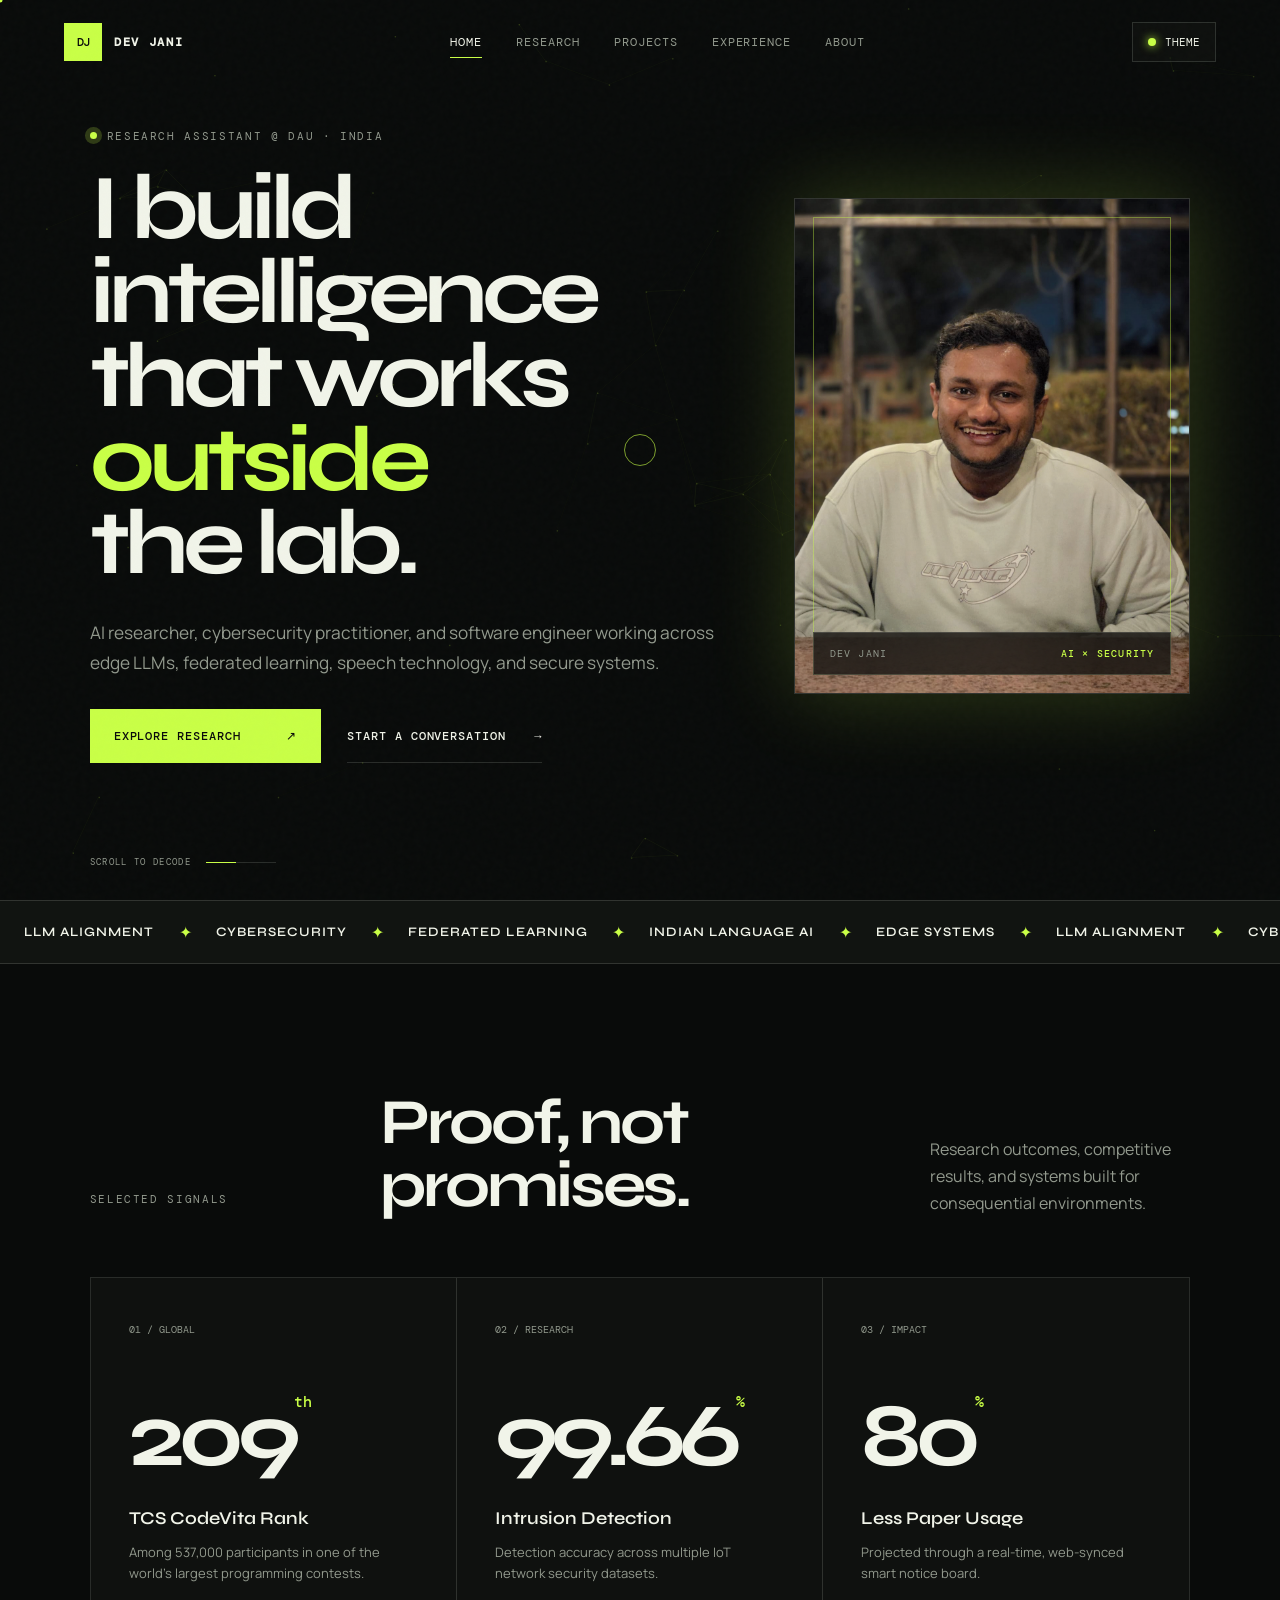
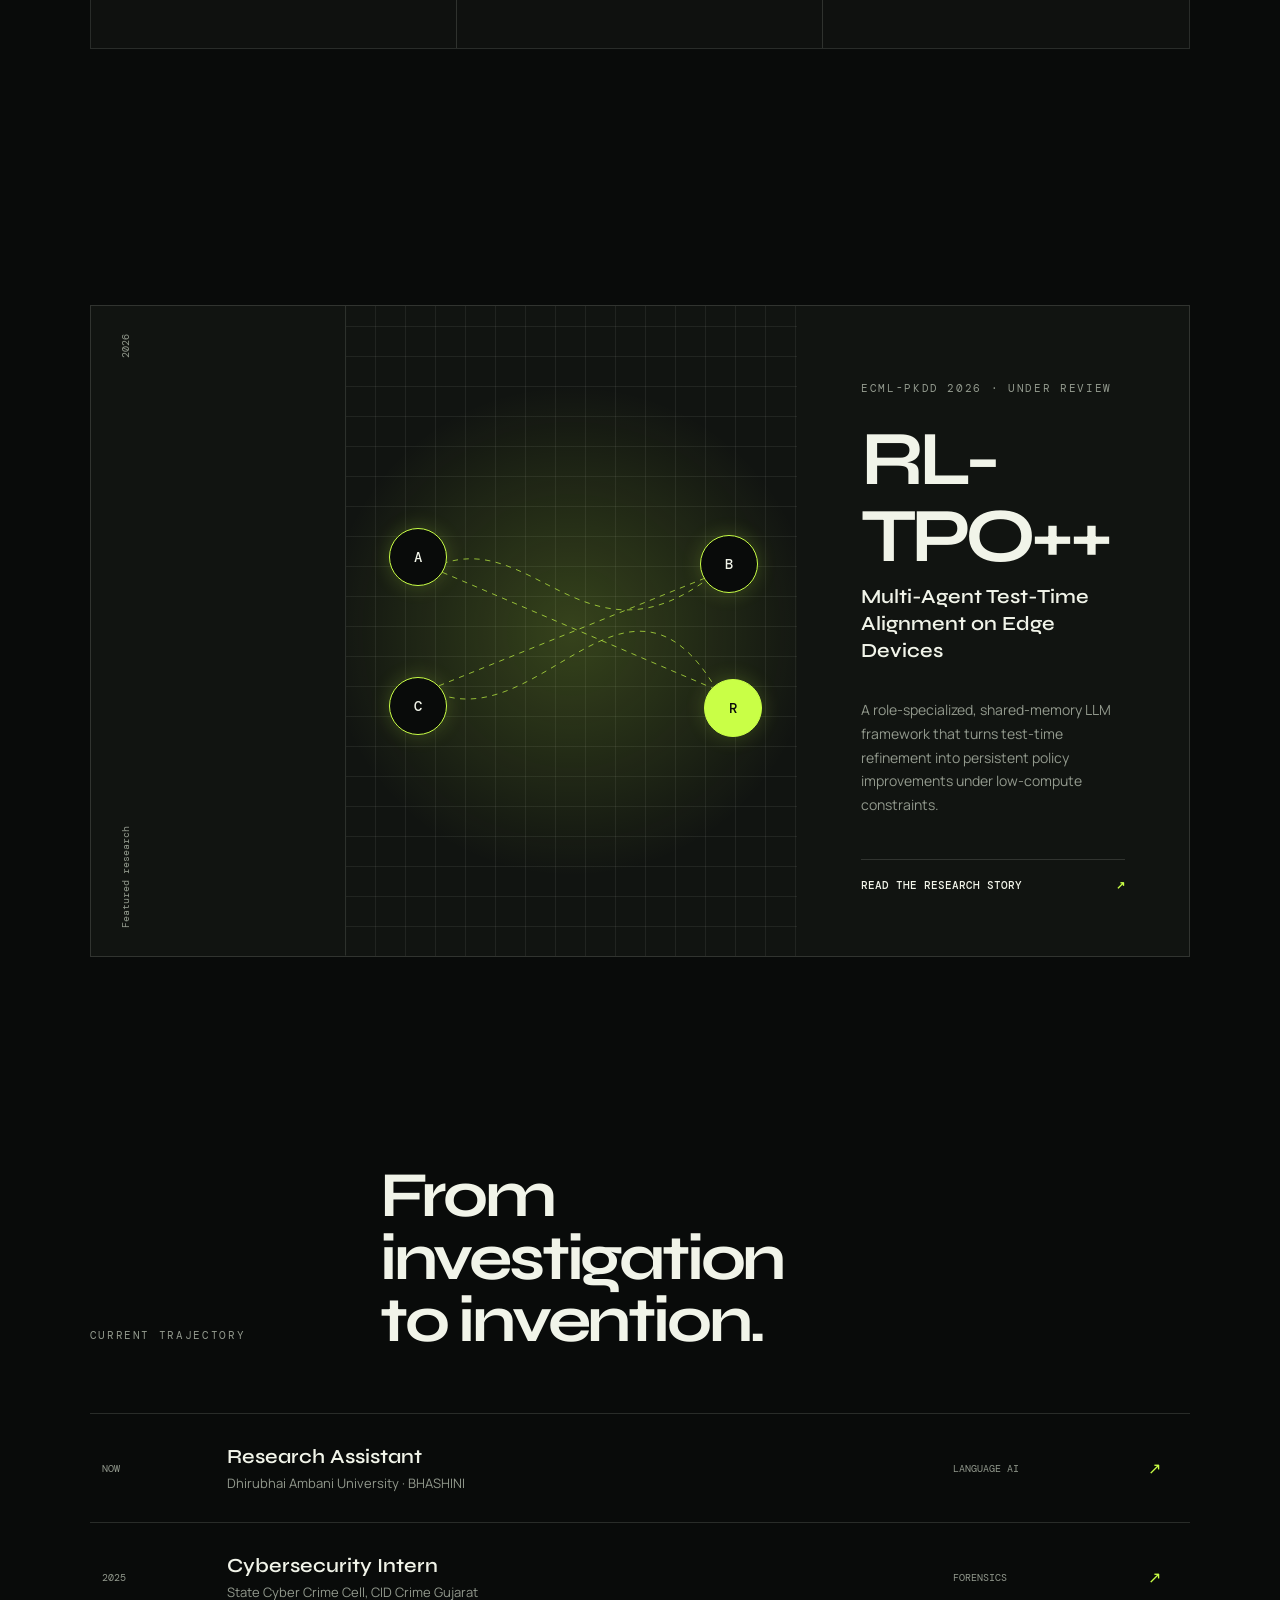
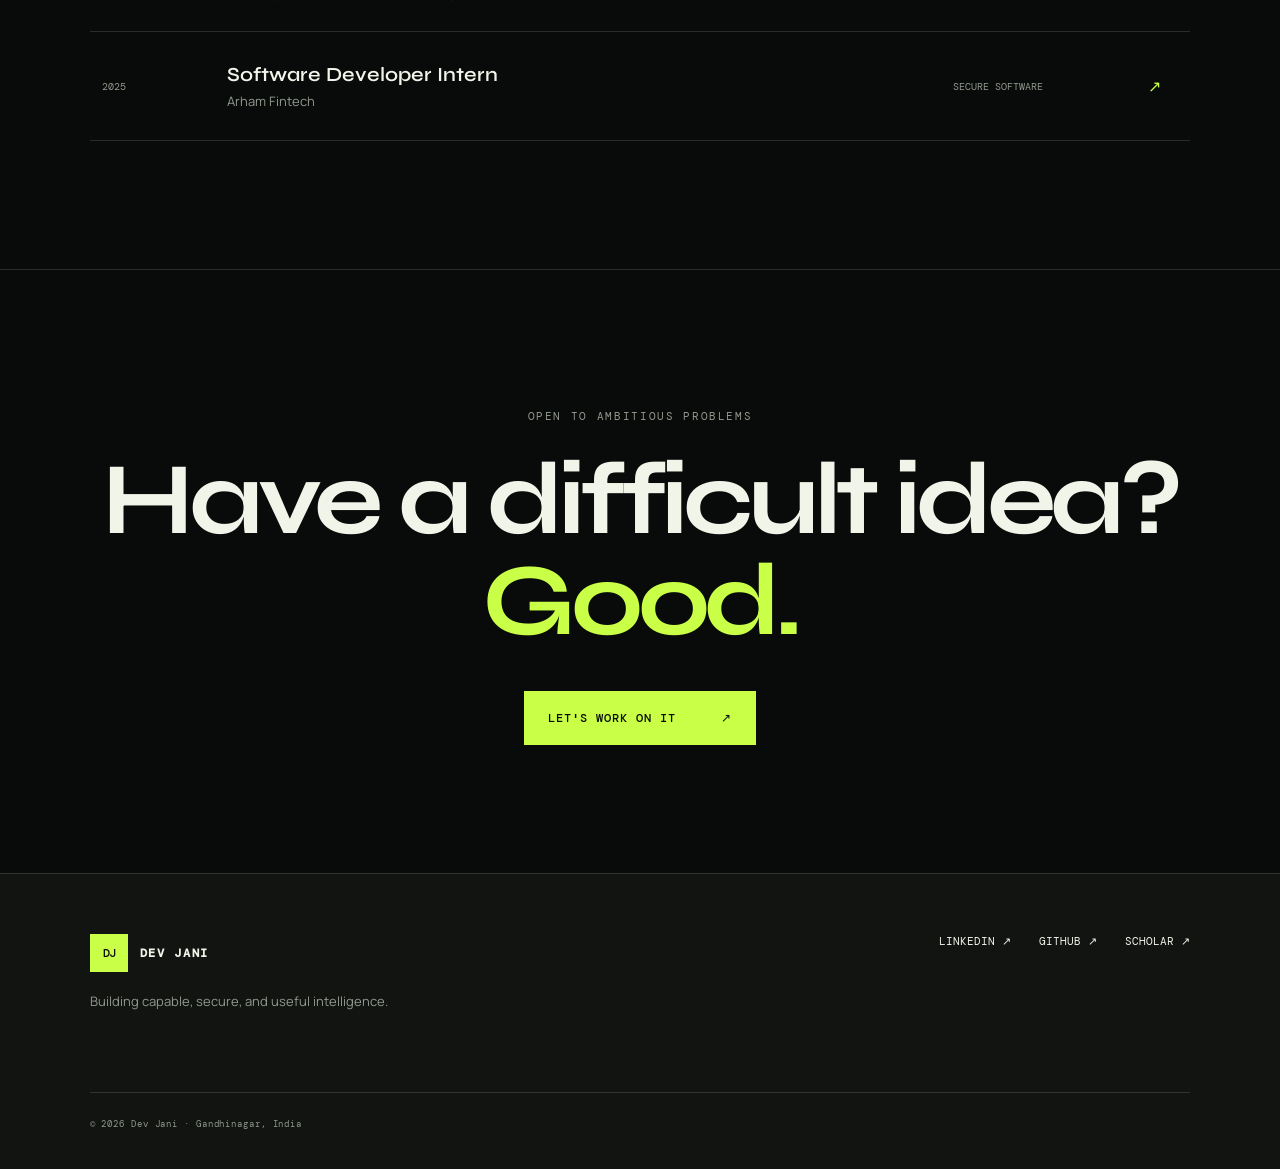
==== index.html @ 1d861613 "Add files via upload" ====
<!doctype html>
<html lang="en">
<head>
  <meta charset="UTF-8">
  <meta name="viewport" content="width=device-width, initial-scale=1.0">
  <meta name="description" content="Dev Jani — AI researcher, cybersecurity practitioner, and software engineer building intelligent systems for the real world.">
  <title>Dev Jani — AI Researcher & Engineer</title>
  <link rel="preconnect" href="https://fonts.googleapis.com">
  <link rel="preconnect" href="https://fonts.gstatic.com" crossorigin>
  <link href="https://fonts.googleapis.com/css2?family=DM+Mono:wght@300;400;500&family=Manrope:wght@400;500;600;700&family=Syne:wght@600;700;800&display=swap" rel="stylesheet">
  <link rel="stylesheet" href="assets/styles.css">
</head>
<body data-page="home">
  <canvas id="field" aria-hidden="true"></canvas>
  <div class="noise" aria-hidden="true"></div>
  <header class="site-header">
    <a class="brand" href="index.html" aria-label="Dev Jani, home"><span>DJ</span><b>DEV JANI</b></a>
    <nav class="desktop-nav" aria-label="Primary navigation">
      <a class="active" href="index.html">Home</a>
      <a href="research.html">Research</a>
      <a href="projects.html">Projects</a>
      <a href="experience.html">Experience</a>
      <a href="about.html">About</a>
    </nav>
    <div class="header-actions">
      <button class="theme-trigger" type="button" aria-label="Change theme"><i></i><span>Theme</span></button>
      <button class="menu-trigger" type="button" aria-label="Open menu"><span></span><span></span></button>
    </div>
  </header>
  <aside class="mobile-menu" aria-hidden="true">
    <nav>
      <a href="index.html">Home <sup>01</sup></a>
      <a href="research.html">Research <sup>02</sup></a>
      <a href="projects.html">Projects <sup>03</sup></a>
      <a href="experience.html">Experience <sup>04</sup></a>
      <a href="about.html">About <sup>05</sup></a>
    </nav>
  </aside>
  <main>
    <section class="hero section">
      <div class="hero-copy">
        <div class="eyebrow reveal"><span class="status-dot"></span> Research Assistant @ DAU · India</div>
        <h1 class="hero-title reveal">I build intelligence<br>that works <em>outside</em><br>the lab.</h1>
        <p class="hero-intro reveal">AI researcher, cybersecurity practitioner, and software engineer working across edge LLMs, federated learning, speech technology, and secure systems.</p>
        <div class="hero-actions reveal">
          <a class="button primary magnetic" href="research.html">Explore research <span>↗</span></a>
          <a class="button text-button" href="mailto:dev.j.jani2004@gmail.com">Start a conversation <span>→</span></a>
        </div>
      </div>
      <figure class="hero-portrait reveal" aria-label="Portrait of Dev Jani">
        <img src="assets/images/dev-jani-portrait.jpeg" alt="Dev Jani smiling at a table" loading="eager">
        <figcaption>
          <span>DEV JANI</span>
          <b>AI × SECURITY</b>
        </figcaption>
      </figure>
      <div class="scroll-cue">SCROLL TO DECODE <span></span></div>
    </section>

    <section class="signal-strip">
      <div class="marquee">
        <div class="marquee-inner">
          <span>LLM ALIGNMENT</span><i>✦</i><span>CYBERSECURITY</span><i>✦</i><span>FEDERATED LEARNING</span><i>✦</i><span>INDIAN LANGUAGE AI</span><i>✦</i><span>EDGE SYSTEMS</span><i>✦</i>
          <span>LLM ALIGNMENT</span><i>✦</i><span>CYBERSECURITY</span><i>✦</i><span>FEDERATED LEARNING</span><i>✦</i><span>INDIAN LANGUAGE AI</span><i>✦</i><span>EDGE SYSTEMS</span><i>✦</i>
        </div>
      </div>
    </section>

    <section class="section proof-section">
      <div class="section-heading reveal">
        <p class="kicker">Selected signals</p>
        <h2>Proof, not promises.</h2>
        <p>Research outcomes, competitive results, and systems built for consequential environments.</p>
      </div>
      <div class="metric-grid">
        <article class="metric-card tilt reveal">
          <span class="metric-index">01 / GLOBAL</span>
          <strong><span data-count="209">0</span><sup>th</sup></strong>
          <h3>TCS CodeVita Rank</h3>
          <p>Among 537,000 participants in one of the world's largest programming contests.</p>
        </article>
        <article class="metric-card tilt reveal">
          <span class="metric-index">02 / RESEARCH</span>
          <strong><span data-count="99.66">0</span><sup>%</sup></strong>
          <h3>Intrusion Detection</h3>
          <p>Detection accuracy across multiple IoT network security datasets.</p>
        </article>
        <article class="metric-card tilt reveal">
          <span class="metric-index">03 / IMPACT</span>
          <strong><span data-count="80">0</span><sup>%</sup></strong>
          <h3>Less Paper Usage</h3>
          <p>Projected through a real-time, web-synced smart notice board.</p>
        </article>
      </div>
    </section>

    <section class="section feature-section">
      <a class="feature-card reveal" href="research.html">
        <div class="feature-meta"><span>Featured research</span><span>2026</span></div>
        <div class="feature-visual">
          <div class="agent-map" aria-hidden="true">
            <i class="node node-a">A</i><i class="node node-b">B</i><i class="node node-c">C</i><i class="node node-d">R</i>
            <svg viewBox="0 0 600 360"><path d="M95 90 C240 20 320 250 510 100"/><path d="M90 270 C250 350 380 40 515 270"/><path d="M95 90 L515 270"/><path d="M90 270 L510 100"/></svg>
          </div>
        </div>
        <div class="feature-copy">
          <p class="kicker">ECML-PKDD 2026 · Under review</p>
          <h2>RL-TPO++</h2>
          <h3>Multi-Agent Test-Time Alignment on Edge Devices</h3>
          <p>A role-specialized, shared-memory LLM framework that turns test-time refinement into persistent policy improvements under low-compute constraints.</p>
          <span class="link-arrow">Read the research story <b>↗</b></span>
        </div>
      </a>
    </section>

    <section class="section path-section">
      <div class="section-heading reveal">
        <p class="kicker">Current trajectory</p>
        <h2>From investigation<br>to invention.</h2>
      </div>
      <div class="path-list">
        <a class="path-row reveal" href="experience.html">
          <span class="path-year">NOW</span>
          <div><h3>Research Assistant</h3><p>Dhirubhai Ambani University · BHASHINI</p></div>
          <span class="path-tag">LANGUAGE AI</span><b>↗</b>
        </a>
        <a class="path-row reveal" href="experience.html">
          <span class="path-year">2025</span>
          <div><h3>Cybersecurity Intern</h3><p>State Cyber Crime Cell, CID Crime Gujarat</p></div>
          <span class="path-tag">FORENSICS</span><b>↗</b>
        </a>
        <a class="path-row reveal" href="experience.html">
          <span class="path-year">2025</span>
          <div><h3>Software Developer Intern</h3><p>Arham Fintech</p></div>
          <span class="path-tag">SECURE SOFTWARE</span><b>↗</b>
        </a>
      </div>
    </section>

    <section class="section contact-cta reveal">
      <p class="kicker">Open to ambitious problems</p>
      <h2>Have a difficult idea?<br><em>Good.</em></h2>
      <a class="button primary magnetic" href="mailto:dev.j.jani2004@gmail.com">Let's work on it <span>↗</span></a>
    </section>
  </main>
  <footer class="site-footer">
    <div><a class="brand" href="index.html"><span>DJ</span><b>DEV JANI</b></a><p>Building capable, secure, and useful intelligence.</p></div>
    <div class="footer-links"><a href="https://www.linkedin.com/in/devjani/" target="_blank" rel="noreferrer">LinkedIn ↗</a><a href="https://github.com/DevJani1454" target="_blank" rel="noreferrer">GitHub ↗</a><a href="https://scholar.google.com/citations?user=0_4gJzQAAAAJ&hl=en" target="_blank" rel="noreferrer">Scholar ↗</a></div>
    <p class="copyright">© <span data-year></span> Dev Jani · Gandhinagar, India</p>
  </footer>
  <div class="theme-panel" aria-hidden="true">
    <p>Choose your atmosphere</p>
    <button data-theme-value="noir" data-label="Noir Signal" aria-label="Use Noir Signal theme"><span></span>Noir Signal</button>
    <button data-theme-value="paper" data-label="Research Paper" aria-label="Use Research Paper theme"><span></span>Research Paper</button>
    <button data-theme-value="cobalt" data-label="Cobalt Lab" aria-label="Use Cobalt Lab theme"><span></span>Cobalt Lab</button>
    <button data-theme-value="cyber" data-label="Cyber Ops" aria-label="Use Cyber Ops theme"><span></span>Cyber Ops</button>
    <button data-theme-value="airforce" data-label="Air Command" aria-label="Use Air Command theme"><span></span>Air Command</button>
    <button data-theme-value="quantum" data-label="Quantum Bloom" aria-label="Use Quantum Bloom theme"><span></span>Quantum Bloom</button>
  </div>
  <div class="cursor-dot" aria-hidden="true"></div><div class="cursor-ring" aria-hidden="true"></div>
  <div class="page-transition" aria-hidden="true"><span>DEV / JANI</span></div>
  <script src="assets/app.js"></script>
</body>
</html>
---- assets/styles.css ----
:root {
  --bg: #090b0a; --surface: #111411; --surface-2: #171b17; --text: #f1f4e9;
  --muted: #92998d; --accent: #c9ff46; --accent-2: #73ffd0; --line: rgba(241,244,233,.14);
  --glow: rgba(201,255,70,.2); --display: "Syne", sans-serif; --body: "Manrope", sans-serif; --mono: "DM Mono", monospace;
}
html[data-theme="paper"] { --bg:#ecebe4;--surface:#f7f5ed;--surface-2:#dfded5;--text:#151713;--muted:#62665c;--accent:#ec5b2a;--accent-2:#006c55;--line:rgba(21,23,19,.16);--glow:rgba(236,91,42,.15) }
html[data-theme="cobalt"] { --bg:#071225;--surface:#0d1c36;--surface-2:#13264a;--text:#edf5ff;--muted:#8ea8c9;--accent:#55d8ff;--accent-2:#9b7cff;--line:rgba(142,168,201,.18);--glow:rgba(85,216,255,.18) }
html[data-theme="cyber"] { --bg:#010604;--surface:#06100b;--surface-2:#0a1a10;--text:#b8ffd1;--muted:#4f9b69;--accent:#00ff66;--accent-2:#ffed00;--line:rgba(0,255,102,.2);--glow:rgba(0,255,102,.22);--display:"DM Mono",monospace;--body:"DM Mono",monospace }
html[data-theme="airforce"] { --bg:#07101a;--surface:#0d1a27;--surface-2:#142638;--text:#e7f4fb;--muted:#829cac;--accent:#ffb000;--accent-2:#64d8ff;--line:rgba(159,207,230,.22);--glow:rgba(255,176,0,.2) }
html[data-theme="quantum"] { --bg:#10091b;--surface:#1a1029;--surface-2:#24143a;--text:#fff6ff;--muted:#b9a0c9;--accent:#ff71ce;--accent-2:#70f6ff;--line:rgba(255,180,245,.2);--glow:rgba(255,113,206,.24) }
* { box-sizing:border-box }
html { scroll-behavior:smooth; background:var(--bg) }
body { margin:0; color:var(--text); background:var(--bg); font-family:var(--body); overflow-x:hidden; transition:background .5s,color .5s }
body:before,body:after { content:""; position:fixed; inset:0; pointer-events:none; z-index:0; opacity:0; transition:opacity .5s }
html[data-theme="cyber"] body:before { opacity:.24; background:repeating-linear-gradient(0deg,transparent 0 3px,rgba(0,255,102,.08) 4px); animation:terminalDrift 8s linear infinite }
html[data-theme="cyber"] body:after { opacity:.45; background:linear-gradient(90deg,transparent 49.8%,rgba(0,255,102,.12) 50%,transparent 50.2%),radial-gradient(circle at 50% 50%,transparent 0 55%,rgba(0,0,0,.75) 100%) }
html[data-theme="airforce"] body:before { opacity:.28; background:linear-gradient(rgba(100,216,255,.09) 1px,transparent 1px),linear-gradient(90deg,rgba(100,216,255,.09) 1px,transparent 1px);background-size:70px 70px;transform:perspective(500px) rotateX(58deg) scale(1.8) translateY(18%);transform-origin:center bottom }
html[data-theme="airforce"] body:after { opacity:.55; inset:15vh 12vw; border:1px solid rgba(100,216,255,.12); background:linear-gradient(90deg,transparent 49.9%,rgba(255,176,0,.2) 50%,transparent 50.1%),linear-gradient(transparent 49.9%,rgba(255,176,0,.2) 50%,transparent 50.1%);clip-path:polygon(0 10%,10% 10%,10% 0,90% 0,90% 10%,100% 10%,100% 90%,90% 90%,90% 100%,10% 100%,10% 90%,0 90%) }
html[data-theme="quantum"] body:before { opacity:.72; inset:-30%; background:conic-gradient(from 0deg at 50% 50%,transparent,#8f3cff33,transparent,#00e5ff2b,transparent,#ff4db833,transparent);filter:blur(70px);animation:quantumOrbit 18s linear infinite }
html[data-theme="quantum"] body:after { opacity:.25; background:radial-gradient(circle at 20% 20%,var(--accent),transparent 1px),radial-gradient(circle at 80% 70%,var(--accent-2),transparent 1px);background-size:47px 47px,61px 61px;animation:starShift 12s linear infinite }
a { color:inherit; text-decoration:none }
button { color:inherit; font:inherit }
::selection { background:var(--accent); color:var(--bg) }
#field { position:fixed; inset:0; width:100%; height:100%; pointer-events:none; opacity:.5; z-index:0 }
.noise { position:fixed; inset:0; opacity:.025; z-index:20; pointer-events:none; background-image:url("data:image/svg+xml,%3Csvg viewBox='0 0 180 180' xmlns='http://www.w3.org/2000/svg'%3E%3Cfilter id='n'%3E%3CfeTurbulence type='fractalNoise' baseFrequency='.9' numOctaves='4' stitchTiles='stitch'/%3E%3C/filter%3E%3Crect width='100%25' height='100%25' filter='url(%23n)' opacity='.8'/%3E%3C/svg%3E") }
.site-header { height:84px; position:fixed; top:0; left:0; right:0; display:flex; align-items:center; justify-content:space-between; padding:0 clamp(24px,5vw,80px); z-index:15; border-bottom:1px solid transparent; transition:.35s }
.site-header.scrolled { height:68px; background:color-mix(in srgb,var(--bg) 80%,transparent); backdrop-filter:blur(18px); border-color:var(--line) }
.brand { display:flex; align-items:center; gap:12px; font:600 12px var(--mono); letter-spacing:.14em }
.brand span { width:38px; height:38px; display:grid; place-items:center; color:var(--bg); background:var(--accent); font-weight:500; letter-spacing:-.08em }
.desktop-nav { display:flex; align-items:center; gap:34px; font:400 12px var(--mono); text-transform:uppercase; letter-spacing:.08em }
.desktop-nav a { color:var(--muted); position:relative; transition:.25s }
.desktop-nav a:hover,.desktop-nav a.active { color:var(--text) }
.desktop-nav a.active:after { content:""; position:absolute; left:0; right:0; height:1px; bottom:-8px; background:var(--accent) }
.header-actions { display:flex; gap:12px }
.theme-trigger,.menu-trigger { border:1px solid var(--line); background:color-mix(in srgb,var(--surface) 65%,transparent); min-height:40px; cursor:pointer }
.theme-trigger { padding:0 15px; display:flex; gap:9px; align-items:center; font:400 11px var(--mono); text-transform:uppercase }
.theme-trigger i { width:8px; height:8px; background:var(--accent); border-radius:50%; box-shadow:0 0 10px var(--accent) }
.menu-trigger { display:none; width:42px; padding:0 10px }
.menu-trigger span { display:block; height:1px; background:var(--text); margin:6px 0; transition:.3s }
.section { position:relative; z-index:1; width:min(1440px,100%); margin:0 auto; padding:clamp(90px,10vw,160px) clamp(24px,7vw,110px) }
.hero { min-height:100vh; display:grid; grid-template-columns:1.4fr .8fr; align-items:center; padding-top:120px }
.eyebrow,.kicker { font:400 11px var(--mono); text-transform:uppercase; letter-spacing:.15em; color:var(--muted) }
.eyebrow { display:flex; align-items:center; gap:10px; margin-bottom:24px }
.status-dot { width:7px; height:7px; border-radius:50%; background:var(--accent); box-shadow:0 0 0 5px var(--glow); animation:pulse 2s infinite }
.hero-title,.page-hero h1 { font:700 clamp(53px,7.2vw,116px)/.91 var(--display); letter-spacing:-.065em; margin:0; max-width:1000px }
h1 em,h2 em { color:var(--accent); font-style:normal }
.hero-intro { max-width:650px; margin:32px 0; color:var(--muted); font-size:clamp(16px,1.35vw,21px); line-height:1.7 }
.hero-actions { display:flex; align-items:center; gap:26px; flex-wrap:wrap }
.button { min-height:54px; display:inline-flex; align-items:center; justify-content:center; gap:45px; padding:0 24px; font:500 12px var(--mono); text-transform:uppercase; letter-spacing:.08em; transition:.3s }
.button.primary { background:var(--accent); color:var(--bg) }
.button.primary:hover { box-shadow:0 0 34px var(--glow); transform:translateY(-3px) }
.text-button { padding:0; border-bottom:1px solid var(--line); gap:28px }
.hero-orbit { width:min(34vw,460px); aspect-ratio:1; position:relative; display:grid; place-items:center; justify-self:end }
.orbit-ring { position:absolute; border:1px solid var(--line); border-radius:50%; animation:spin 20s linear infinite }
.ring-one { inset:5% }.ring-two { inset:20%; border-style:dashed; animation-direction:reverse; animation-duration:13s }
.ring-one:after,.ring-two:before { content:""; position:absolute; width:10px; height:10px; border-radius:50%; background:var(--accent); top:10%; left:20%; box-shadow:0 0 18px var(--accent) }
.orbit-core { width:40%; aspect-ratio:1; display:flex; flex-direction:column; align-items:center; justify-content:center; background:var(--surface); border:1px solid var(--line); border-radius:50%; box-shadow:0 0 80px var(--glow); text-align:center }
.orbit-core span { font:400 9px var(--mono); color:var(--muted); letter-spacing:.2em }.orbit-core strong { margin-top:8px; font:700 clamp(18px,2vw,28px)/1 var(--display) }
.orbit-label { position:absolute; background:var(--bg); border:1px solid var(--line); padding:7px 10px; font:400 9px var(--mono); color:var(--muted) }
.label-one{top:10%;right:4%}.label-two{bottom:13%;left:1%}.label-three{bottom:5%;right:5%}
.hero-portrait { width:min(31vw,430px); margin:0; justify-self:end; position:relative; aspect-ratio:4/5; border:1px solid var(--line); background:var(--surface); overflow:hidden; box-shadow:0 0 80px var(--glow) }
.hero-portrait:before { content:""; position:absolute; inset:18px; border:1px solid color-mix(in srgb,var(--accent) 38%,transparent); z-index:2; pointer-events:none }
.hero-portrait img { width:100%; height:100%; display:block; object-fit:cover; object-position:center 34%; filter:saturate(.95) contrast(1.05) }
.hero-portrait figcaption { position:absolute; left:18px; right:18px; bottom:18px; z-index:3; display:flex; justify-content:space-between; gap:18px; align-items:center; padding:14px 16px; background:color-mix(in srgb,var(--bg) 72%,transparent); border:1px solid var(--line); backdrop-filter:blur(16px); font:400 10px var(--mono); letter-spacing:.12em; text-transform:uppercase }
.hero-portrait figcaption span { color:var(--muted) }
.hero-portrait figcaption b { color:var(--accent); font-weight:500; text-align:right }
.scroll-cue { position:absolute; bottom:32px; left:7vw; font:400 9px var(--mono); color:var(--muted); letter-spacing:.15em; display:flex; align-items:center; gap:15px }
.scroll-cue span { display:block; width:70px; height:1px; background:var(--line); position:relative; overflow:hidden }.scroll-cue span:after { content:""; position:absolute; width:30px; height:1px; background:var(--accent); animation:scan 2s infinite }
.signal-strip { position:relative; z-index:2; border-block:1px solid var(--line); overflow:hidden; background:var(--surface) }
.marquee { padding:20px 0; overflow:hidden }.marquee-inner { display:flex; width:max-content; align-items:center; animation:marquee 28s linear infinite }
.marquee span { font:600 13px var(--display); letter-spacing:.08em; margin:0 24px }.marquee i { color:var(--accent); font-style:normal }
.section-heading { display:grid; grid-template-columns:1fr 2fr 1fr; gap:30px; align-items:end; margin-bottom:60px }
.section-heading h2,.contact-cta h2,.github-cta h2,.leadership-block h2 { font:700 clamp(40px,5vw,78px)/.98 var(--display); letter-spacing:-.05em; margin:0 }
.section-heading>p:last-child { color:var(--muted); line-height:1.7; margin:0; max-width:360px }
.metric-grid { display:grid; grid-template-columns:repeat(3,1fr); border:1px solid var(--line) }
.metric-card { padding:38px; min-height:370px; position:relative; background:color-mix(in srgb,var(--surface) 84%,transparent); border-right:1px solid var(--line); transform-style:preserve-3d; transition:border-color .3s,background .3s }
.metric-card:last-child { border-right:0 }.metric-card:hover { border-color:var(--accent); background:var(--surface-2) }
.metric-index { font:400 10px var(--mono); color:var(--muted) }.metric-card>strong { display:block; font:700 clamp(65px,7vw,108px)/1 var(--display); letter-spacing:-.07em; margin:54px 0 25px }.metric-card>strong sup { font:500 15px var(--mono); color:var(--accent); vertical-align:top; letter-spacing:0 }
.metric-card h3 { font:600 18px var(--display); margin:0 0 10px }.metric-card p { color:var(--muted); font-size:13px; line-height:1.6; max-width:270px }
.feature-card { display:grid; grid-template-columns:.65fr 1.15fr 1fr; min-height:560px; border:1px solid var(--line); background:var(--surface); position:relative; overflow:hidden }
.feature-meta { padding:28px; display:flex; justify-content:space-between; writing-mode:vertical-rl; transform:rotate(180deg); font:400 10px var(--mono); color:var(--muted); border-left:1px solid var(--line) }
.feature-visual { min-height:500px; display:grid; place-items:center; background:radial-gradient(circle,var(--glow),transparent 62%),repeating-linear-gradient(0deg,transparent 0 29px,var(--line) 30px),repeating-linear-gradient(90deg,transparent 0 29px,var(--line) 30px) }
.agent-map { width:90%; aspect-ratio:1.6; position:relative }.agent-map svg { width:100%; height:100%; overflow:visible }.agent-map path { fill:none; stroke:var(--accent); stroke-width:1; stroke-dasharray:8 8; animation:dash 12s linear infinite }
.node { position:absolute; width:58px; aspect-ratio:1; display:grid; place-items:center; border:1px solid var(--accent); background:var(--bg); border-radius:50%; font:500 14px var(--mono); z-index:2; box-shadow:0 0 20px var(--glow) }.node-a{left:5%;top:10%}.node-b{right:4%;top:13%}.node-c{left:5%;bottom:10%}.node-d{right:3%;bottom:9%;background:var(--accent);color:var(--bg)}
.feature-copy { padding:clamp(35px,5vw,75px); display:flex; flex-direction:column; justify-content:center }.feature-copy h2 { font:700 clamp(55px,6vw,95px)/1 var(--display); letter-spacing:-.06em; margin:15px 0 8px }.feature-copy h3 { font:600 20px/1.35 var(--display); margin:0 0 20px }.feature-copy>p:not(.kicker) { color:var(--muted); line-height:1.7; font-size:14px }.link-arrow { margin-top:28px; font:500 11px var(--mono); text-transform:uppercase; display:flex; justify-content:space-between; border-top:1px solid var(--line); padding-top:18px }.link-arrow b { color:var(--accent) }
.path-section { padding-top:80px }.path-list { border-top:1px solid var(--line) }.path-row { display:grid; grid-template-columns:100px 1fr 170px 30px; gap:25px; align-items:center; padding:30px 12px; border-bottom:1px solid var(--line); transition:.3s }.path-row:hover { padding-left:25px; background:var(--surface) }
.path-year,.path-tag { font:400 10px var(--mono); color:var(--muted) }.path-row h3 { margin:0 0 5px; font:600 20px var(--display) }.path-row p { margin:0; color:var(--muted); font-size:13px }.path-row b { color:var(--accent); font-weight:400 }
.contact-cta { min-height:550px; display:flex; flex-direction:column; align-items:center; justify-content:center; text-align:center; border-top:1px solid var(--line) }.contact-cta h2 { margin:16px 0 40px; font-size:clamp(55px,8vw,120px) }
.site-footer { position:relative; z-index:1; padding:60px clamp(24px,7vw,110px) 30px; border-top:1px solid var(--line); display:grid; grid-template-columns:1fr 1fr; gap:60px; background:var(--surface) }.site-footer>div:first-child p { color:var(--muted); font-size:13px; margin-top:20px }.footer-links { display:flex; justify-content:flex-end; gap:28px; font:400 11px var(--mono); text-transform:uppercase }.footer-links a:hover { color:var(--accent) }.copyright { grid-column:1/-1; padding-top:25px; border-top:1px solid var(--line); color:var(--muted); font:400 9px var(--mono); letter-spacing:.1em }
.page-hero { min-height:75vh; padding-top:180px; display:flex; flex-direction:column; justify-content:center }.page-hero .eyebrow { margin-bottom:35px }.page-intro { margin-top:55px; padding-top:28px; border-top:1px solid var(--line); display:grid; grid-template-columns:2fr 1fr; gap:50px; align-items:start }.page-intro p { max-width:680px; color:var(--muted); font-size:clamp(17px,1.5vw,22px); line-height:1.7; margin:0 }.page-intro span { font:400 10px/1.8 var(--mono); text-align:right; color:var(--muted) }
.research-stack { padding-top:20px }.research-item { display:grid; grid-template-columns:110px 1fr 320px; gap:45px; padding:70px 0; border-top:1px solid var(--line); min-height:500px }.research-num { font:400 10px var(--mono); color:var(--muted) }.research-status { font:400 10px var(--mono); color:var(--muted); text-transform:uppercase; letter-spacing:.08em }.research-status span { color:#ff806c; margin-right:12px }.research-status.accepted span { color:var(--accent) }.research-content h2 { font:700 clamp(40px,5vw,75px)/1 var(--display); letter-spacing:-.05em; margin:25px 0 10px }.research-content h3 { font:600 20px/1.4 var(--display); margin:0 0 22px }.research-content>p { color:var(--muted); line-height:1.8; max-width:700px }
.chip-row { display:flex; flex-wrap:wrap; gap:7px; margin-top:25px }.chip-row span { padding:7px 10px; border:1px solid var(--line); color:var(--muted); font:400 9px var(--mono); text-transform:uppercase }
.research-note { display:flex; gap:30px; margin-top:35px; padding-top:20px; border-top:1px solid var(--line); font:400 10px var(--mono) }.research-note b { color:var(--accent); font-weight:400 }.research-note p { margin:0; color:var(--muted) }
.dual-stat { display:flex; gap:50px; margin-top:35px }.dual-stat span { font:400 10px var(--mono); color:var(--muted) }.dual-stat b { display:block; color:var(--text); font:700 35px var(--display) }
.research-glyph { align-self:center; width:100%; aspect-ratio:1; border:1px solid var(--line); background:var(--surface); position:relative; overflow:hidden }
.glyph-agents i { position:absolute; width:30px; height:30px; border-radius:50%; background:var(--accent); box-shadow:0 0 25px var(--glow); animation:float 4s ease-in-out infinite }.glyph-agents i:nth-child(1){left:15%;top:20%}.glyph-agents i:nth-child(2){right:18%;top:15%;animation-delay:-1s}.glyph-agents i:nth-child(3){left:25%;bottom:15%;animation-delay:-2s}.glyph-agents i:nth-child(4){right:15%;bottom:20%;animation-delay:-3s}.glyph-agents span { position:absolute; inset:25%; border:1px dashed var(--accent); border-radius:50%; animation:spin 9s linear infinite }
.glyph-bars { display:flex; align-items:flex-end; justify-content:center; gap:10px; padding:45px }.glyph-bars i { width:20px; background:var(--accent); animation:bars 1.8s ease-in-out infinite alternate }.glyph-bars i:nth-child(1){height:30%;animation-delay:-.2s}.glyph-bars i:nth-child(2){height:70%;animation-delay:-.9s}.glyph-bars i:nth-child(3){height:45%;animation-delay:-.4s}.glyph-bars i:nth-child(4){height:90%;animation-delay:-1.2s}.glyph-bars i:nth-child(5){height:60%;animation-delay:-.7s}.glyph-bars i:nth-child(6){height:80%}
.glyph-wave { display:grid; place-items:center }.glyph-wave span { width:80%; height:40%; background:repeating-radial-gradient(ellipse at center,transparent 0 11px,var(--accent) 12px 13px); animation:breathe 3s infinite }
.glyph-carbon { display:flex; align-items:center; justify-content:center; font:700 65px var(--display) }.glyph-carbon i { font-style:normal; color:var(--accent); animation:float 4s infinite }.glyph-carbon i:nth-child(2){animation-delay:-1.3s;color:var(--text)}.glyph-carbon i:nth-child(3){animation-delay:-2.5s}
.project-grid { padding-top:20px; display:grid; grid-template-columns:repeat(2,1fr); gap:20px }.project-card { min-height:640px; border:1px solid var(--line); background:var(--surface); display:flex; flex-direction:column; overflow:hidden; transform-style:preserve-3d }.project-wide { grid-column:1/-1; min-height:620px; display:grid; grid-template-columns:1.3fr 1fr }.project-wide.reverse { grid-template-columns:1fr 1.3fr }.project-wide.reverse .project-art { order:2 }.project-art { min-height:330px; position:relative; background:var(--surface-2); border-bottom:1px solid var(--line); overflow:hidden }.project-wide .project-art { border:0; border-right:1px solid var(--line) }.project-wide.reverse .project-art { border:0; border-left:1px solid var(--line) }
.project-copy { padding:clamp(30px,4vw,60px); display:flex; flex-direction:column; justify-content:center }.project-copy h2 { font:700 clamp(38px,4vw,65px)/1 var(--display); letter-spacing:-.05em; margin:14px 0 18px }.project-copy>p:not(.kicker) { color:var(--muted); line-height:1.75 }.project-result { margin-top:30px; display:flex; align-items:end; gap:13px }.project-result b { font:700 50px var(--display); color:var(--accent) }.project-result span { font:400 10px var(--mono); color:var(--muted); margin-bottom:9px }
.tryon-art { display:grid; place-items:center; background:linear-gradient(135deg,var(--surface-2),var(--bg)) }.body-frame { width:180px; height:360px; border:1px solid var(--accent); border-radius:90px 90px 20px 20px; position:relative; box-shadow:0 0 60px var(--glow) }.body-frame:before { content:""; position:absolute; width:74px; height:74px; border:1px solid var(--accent); border-radius:50%; top:-90px; left:52px }.body-frame i { position:absolute; width:8px; height:8px; border-radius:50%; background:var(--accent) }.body-frame i:nth-child(1){left:-4px;top:40px}.body-frame i:nth-child(2){right:-4px;top:40px}.body-frame i:nth-child(3){left:86px;bottom:50px}.scan-line { position:absolute; left:0; right:0; height:1px; top:0; background:var(--accent); box-shadow:0 0 14px var(--accent); animation:scanVertical 4s linear infinite }.tryon-art>span,.ipo-art>span { position:absolute; bottom:25px; left:25px; color:var(--accent); font:400 9px var(--mono) }
.notice-art { display:grid; place-items:center; background:repeating-linear-gradient(135deg,var(--surface-2) 0 2px,var(--surface) 2px 20px) }.notice-screen { width:68%; padding:30px; border:1px solid var(--accent); background:var(--bg); box-shadow:15px 15px 0 var(--glow) }.notice-screen span { color:var(--accent); font:400 9px var(--mono) }.notice-screen p { font:600 25px var(--display) }.notice-screen i { display:block; width:45%; height:3px; background:var(--accent); animation:load 3s infinite }
.ipo-art { padding:60px; background:#070b0b }.terminal-lines i { display:block; height:8px; margin:18px 0; background:linear-gradient(90deg,var(--accent) 0 30%,transparent 30% 35%,var(--accent-2) 35% 60%,transparent 60%); opacity:.7; animation:flicker 2s infinite }.terminal-lines i:nth-child(2){width:75%}.terminal-lines i:nth-child(3){width:90%}.terminal-lines i:nth-child(4){width:55%}
.tourism-art { display:grid; place-items:center; background:radial-gradient(circle,var(--glow),transparent 50%),var(--surface-2) }.portal { width:260px; height:390px; border:2px solid var(--accent); border-radius:150px 150px 0 0; display:grid; place-items:center; box-shadow:inset 0 0 50px var(--glow),0 0 60px var(--glow); animation:breathe 3s infinite }.portal span { font:500 11px var(--mono); letter-spacing:.2em }.float-card { position:absolute; padding:13px; background:var(--bg); border:1px solid var(--line); font:400 9px var(--mono); font-style:normal; animation:float 4s infinite }.card-a{left:8%;top:20%}.card-b{right:7%;top:35%;animation-delay:-1.5s}.card-c{left:15%;bottom:17%;animation-delay:-2.5s}
.project-minimal { grid-column:1/-1; min-height:330px; display:grid; grid-template-columns:1fr 2fr; align-items:center }.big-index { font:700 clamp(120px,18vw,260px)/1 var(--display); color:transparent; -webkit-text-stroke:1px var(--line); padding-left:40px }
.github-cta { display:flex; align-items:end; justify-content:space-between; border-block:1px solid var(--line) }
.timeline { padding-top:20px; position:relative }.timeline-line { position:absolute; left:calc(7vw + 180px); top:20px; bottom:160px; width:1px; background:var(--line) }.timeline-item { display:grid; grid-template-columns:180px 1fr 130px; gap:60px; padding:65px 0; border-top:1px solid var(--line); min-height:350px }.timeline-date { font:400 9px var(--mono); color:var(--muted); position:relative }.timeline-date i { position:absolute; right:-65px; top:-5px; width:11px; height:11px; background:var(--bg); border:2px solid var(--accent); border-radius:50%; z-index:2 }.timeline-body h2 { font:700 clamp(36px,4vw,62px)/1 var(--display); letter-spacing:-.04em; margin:14px 0 20px }.timeline-body>p:not(.kicker) { color:var(--muted); line-height:1.8; max-width:730px }.timeline-mark { font:700 clamp(40px,5vw,80px) var(--display); color:transparent; -webkit-text-stroke:1px var(--line); justify-self:end }
.leadership-block { display:grid; grid-template-columns:1fr 1fr; gap:80px; background:var(--surface); max-width:none; padding-inline:max(7vw,calc((100vw - 1440px)/2 + 7vw)) }.leadership-list p { display:flex; gap:25px; padding:20px 0; margin:0; border-bottom:1px solid var(--line); font:500 15px var(--display) }.leadership-list span { color:var(--accent); font:400 10px var(--mono) }
.manifesto-grid { display:grid; grid-template-columns:.9fr 1.1fr; gap:80px; padding-top:20px }.manifesto-visual { min-height:720px; background:var(--surface); border:1px solid var(--line); display:grid; place-items:center; overflow:hidden }.monogram-stage { position:relative; width:80%; aspect-ratio:1; display:grid; place-items:center }.monogram-stage>span { position:absolute; font:800 clamp(190px,25vw,390px)/1 var(--display); color:transparent; -webkit-text-stroke:1px var(--accent); mix-blend-mode:difference }.monogram-stage>span:nth-child(1){transform:translateX(-18%)}.monogram-stage>span:nth-child(2){transform:translateX(18%)}.monogram-stage i { position:absolute; top:15%; right:5%; width:90px; height:90px; border-radius:50%; background:var(--accent); color:var(--bg); display:grid; place-items:center; font:600 25px var(--display); font-style:normal; animation:spin 12s linear infinite }.monogram-stage small { position:absolute; bottom:12%; left:4%; font:400 9px/1.5 var(--mono); color:var(--muted) }
.about-portrait { width:100%; height:100%; margin:0; position:relative; overflow:hidden; background:var(--bg) }
.about-portrait img { width:100%; height:100%; display:block; object-fit:cover; object-position:center 32%; filter:saturate(.92) contrast(1.05) }
.about-portrait:after { content:""; position:absolute; inset:0; background:linear-gradient(180deg,transparent 45%,color-mix(in srgb,var(--bg) 78%,transparent)); pointer-events:none }
.about-portrait figcaption { position:absolute; left:36px; right:36px; bottom:34px; z-index:2; display:flex; align-items:end; justify-content:space-between; gap:24px; border-top:1px solid var(--line); padding-top:18px }
.about-portrait figcaption span { color:var(--muted); font:400 9px/1.5 var(--mono); letter-spacing:.14em }
.about-portrait figcaption b { color:var(--accent); font:700 clamp(56px,7vw,100px)/.8 var(--display); letter-spacing:-.06em }
.manifesto-copy { display:flex; flex-direction:column; justify-content:center }.manifesto-copy h2 { font:700 clamp(38px,4vw,63px)/1.05 var(--display); letter-spacing:-.05em; margin:18px 0 40px }.manifesto-copy ol { list-style:none; padding:0; margin:0 }.manifesto-copy li { display:grid; grid-template-columns:60px 1fr; gap:15px; padding:22px 0; border-top:1px solid var(--line) }.manifesto-copy li>span { color:var(--accent); font:400 10px var(--mono) }.manifesto-copy b { font:600 20px var(--display) }.manifesto-copy p { color:var(--muted); margin:8px 0 0; line-height:1.6 }
.skills-grid { display:grid; grid-template-columns:repeat(3,1fr); border:1px solid var(--line) }.skill-block { padding:35px; min-height:230px; border-right:1px solid var(--line); border-bottom:1px solid var(--line); background:var(--surface) }.skill-block:nth-child(3n){border-right:0}.skill-block:nth-last-child(-n+3){border-bottom:0}.skill-block>span { color:var(--accent); font:400 9px var(--mono) }.skill-block h3 { font:600 22px var(--display); margin:35px 0 14px }.skill-block p { color:var(--muted); font-size:13px; line-height:1.8 }
.award-list { border-top:1px solid var(--line) }.award-list p { display:flex; justify-content:space-between; gap:30px; padding:25px 5px; border-bottom:1px solid var(--line); margin:0 }.award-list span { color:var(--muted) }.award-list b { font:600 16px var(--display) }
.contact-card { display:grid; grid-template-columns:1fr 1fr; gap:90px; background:var(--accent); color:var(--bg); max-width:none; padding-inline:max(7vw,calc((100vw - 1440px)/2 + 7vw)) }.contact-card h2 { font:700 clamp(45px,5vw,76px)/1 var(--display); letter-spacing:-.05em; margin:18px 0 }.contact-card .kicker,.contact-card>div>p:last-child { color:color-mix(in srgb,var(--bg) 65%,transparent) }.contact-links { display:flex; flex-direction:column; justify-content:center }.contact-links a { display:flex; justify-content:space-between; padding:24px 0; border-bottom:1px solid color-mix(in srgb,var(--bg) 25%,transparent); font:500 13px var(--mono) }
.theme-panel { position:fixed; top:74px; right:5vw; width:190px; padding:14px; background:color-mix(in srgb,var(--surface) 90%,transparent); backdrop-filter:blur(20px); border:1px solid var(--line); border-radius:14px; z-index:30; opacity:0; visibility:hidden; transform:translateY(-8px) scale(.96); transform-origin:top right; transition:.22s; box-shadow:0 20px 60px rgba(0,0,0,.28); display:grid; grid-template-columns:repeat(3,1fr); gap:9px }.theme-panel.open { opacity:1; visibility:visible; transform:none }.theme-panel p { grid-column:1/-1; font:500 9px var(--mono); color:var(--muted); text-transform:uppercase; letter-spacing:.14em; margin:0 0 3px }.theme-panel button { position:relative; width:100%; aspect-ratio:1; padding:0; border:1px solid var(--line); border-radius:10px; background:var(--surface-2); display:grid; place-items:center; cursor:pointer; font-size:0; transition:transform .2s,border-color .2s,box-shadow .2s }.theme-panel button:hover { transform:translateY(-3px); border-color:var(--text) }.theme-panel button:after { content:attr(data-label); position:absolute; bottom:calc(100% + 8px); left:50%; translate:-50% 4px; width:max-content; max-width:150px; padding:6px 8px; border-radius:5px; color:var(--bg); background:var(--text); font:500 9px var(--mono); opacity:0; visibility:hidden; transition:.18s; pointer-events:none }.theme-panel button:hover:after,.theme-panel button:focus-visible:after { opacity:1; visibility:visible; translate:-50% 0 }.theme-panel button.active { border-color:var(--accent); box-shadow:0 0 0 2px var(--bg),0 0 0 3px var(--accent) }.theme-panel button.active:before { content:"✓"; position:absolute; right:3px; top:2px; color:var(--text); font:700 10px var(--mono) }.theme-panel button span { width:25px; height:25px; border-radius:50%; background:#c9ff46; box-shadow:inset 0 0 0 5px #10140c }.theme-panel button[data-theme-value="paper"] span { background:#ec5b2a;box-shadow:inset 0 0 0 5px #f7f5ed }.theme-panel button[data-theme-value="cobalt"] span { background:#55d8ff;box-shadow:inset 0 0 0 5px #0d1c36 }
.theme-panel button[data-theme-value="cyber"] span { background:#00ff66;box-shadow:inset 0 0 0 5px #010604,0 0 9px #00ff66 }.theme-panel button[data-theme-value="airforce"] span { background:#ffb000;box-shadow:inset 0 0 0 5px #163248 }.theme-panel button[data-theme-value="quantum"] span { background:linear-gradient(135deg,#ff71ce,#70f6ff);box-shadow:inset 0 0 0 4px #1a1029,0 0 10px #ff71ce }
html[data-theme="cyber"] .site-header,html[data-theme="cyber"] .theme-panel { border-color:rgba(0,255,102,.35);box-shadow:0 0 25px rgba(0,255,102,.08) }
html[data-theme="cyber"] .hero-title,html[data-theme="cyber"] .page-hero h1 { text-shadow:2px 0 0 rgba(255,0,80,.35),-2px 0 0 rgba(0,180,255,.3) }
html[data-theme="cyber"] .brand span { clip-path:polygon(0 0,85% 0,100% 25%,100% 100%,15% 100%,0 75%) }
html[data-theme="cyber"] .metric-card:hover,html[data-theme="cyber"] .path-row:hover { box-shadow:inset 3px 0 0 var(--accent),0 0 25px rgba(0,255,102,.08) }
html[data-theme="airforce"] .metric-card,html[data-theme="airforce"] .project-card,html[data-theme="airforce"] .feature-card { clip-path:polygon(0 0,calc(100% - 16px) 0,100% 16px,100% 100%,16px 100%,0 calc(100% - 16px)) }
html[data-theme="airforce"] .orbit-core { box-shadow:0 0 0 10px rgba(100,216,255,.04),0 0 80px var(--glow) }
html[data-theme="airforce"] .kicker:before,html[data-theme="airforce"] .eyebrow:before { content:"// ";color:var(--accent) }
html[data-theme="airforce"] .button.primary { clip-path:polygon(10px 0,100% 0,100% calc(100% - 10px),calc(100% - 10px) 100%,0 100%,0 10px) }
html[data-theme="quantum"] .metric-card,html[data-theme="quantum"] .project-card,html[data-theme="quantum"] .feature-card,html[data-theme="quantum"] .research-glyph { background:linear-gradient(135deg,color-mix(in srgb,var(--surface) 82%,transparent),color-mix(in srgb,var(--accent-2) 8%,var(--surface)));backdrop-filter:blur(12px);box-shadow:inset 0 1px 0 rgba(255,255,255,.08) }
html[data-theme="quantum"] .hero-title em,html[data-theme="quantum"] h2 em { background:linear-gradient(90deg,var(--accent),var(--accent-2));background-clip:text;-webkit-background-clip:text;color:transparent }
html[data-theme="quantum"] .brand span,html[data-theme="quantum"] .button.primary { background:linear-gradient(135deg,var(--accent),var(--accent-2)) }
html[data-theme="quantum"] .orbit-ring { border-radius:42% 58% 65% 35%/45% 35% 65% 55%;animation-duration:12s }
.mobile-menu { position:fixed; inset:0; background:var(--bg); z-index:14; display:grid; place-items:center; opacity:0; visibility:hidden; transition:.4s }.mobile-menu.open { opacity:1; visibility:visible }.mobile-menu nav { display:flex; flex-direction:column }.mobile-menu a { font:700 clamp(40px,10vw,70px)/1.4 var(--display); letter-spacing:-.05em }.mobile-menu sup { font:400 9px var(--mono); color:var(--accent) }
.cursor-dot,.cursor-ring { position:fixed; top:0; left:0; pointer-events:none; z-index:100; border-radius:50%; transform:translate(-50%,-50%) }.cursor-dot { width:5px; height:5px; background:var(--accent) }.cursor-ring { width:32px; height:32px; border:1px solid color-mix(in srgb,var(--accent) 60%,transparent); transition:width .2s,height .2s,background .2s }.cursor-ring.hover { width:52px; height:52px; background:var(--glow) }
.page-transition { position:fixed; inset:0; z-index:200; background:var(--accent); display:grid; place-items:center; transform:translateY(100%); pointer-events:none }.page-transition span { color:var(--bg); font:700 clamp(40px,7vw,100px) var(--display); letter-spacing:-.06em }
.reveal { opacity:0; transform:translateY(35px); transition:opacity .8s cubic-bezier(.2,.8,.2,1),transform .8s cubic-bezier(.2,.8,.2,1) }.reveal.visible { opacity:1; transform:none }
@keyframes pulse{50%{box-shadow:0 0 0 9px transparent}}@keyframes spin{to{transform:rotate(360deg)}}@keyframes scan{from{transform:translateX(-30px)}to{transform:translateX(100px)}}@keyframes marquee{to{transform:translateX(-50%)}}@keyframes dash{to{stroke-dashoffset:-160}}@keyframes float{50%{transform:translateY(-14px)}}@keyframes bars{to{height:20%}}@keyframes breathe{50%{transform:scale(1.06);opacity:.65}}@keyframes scanVertical{to{top:100%}}@keyframes load{50%{width:100%}}@keyframes flicker{50%{opacity:.25}}@keyframes terminalDrift{to{background-position:0 40px}}@keyframes quantumOrbit{to{transform:rotate(360deg) scale(1.08)}}@keyframes starShift{to{background-position:94px 47px,-61px 122px}}
@media (max-width:1000px) {
  .desktop-nav{display:none}.menu-trigger{display:block}.hero{grid-template-columns:1fr;min-height:auto;padding-top:180px}.hero-orbit,.hero-portrait{width:min(75vw,440px);justify-self:center;margin:80px 0}.scroll-cue{display:none}
  .section-heading{grid-template-columns:1fr}.section-heading>p:last-child{max-width:600px}.metric-grid{grid-template-columns:1fr}.metric-card{border-right:0;border-bottom:1px solid var(--line)}.metric-card:last-child{border-bottom:0}
  .feature-card{grid-template-columns:1fr}.feature-meta{writing-mode:initial;transform:none;border:0;border-bottom:1px solid var(--line)}.feature-visual{min-height:420px}.path-row{grid-template-columns:70px 1fr 20px}.path-tag{display:none}
  .research-item{grid-template-columns:70px 1fr}.research-glyph{display:none}.project-wide,.project-wide.reverse{grid-template-columns:1fr}.project-wide.reverse .project-art{order:0}.project-wide .project-art,.project-wide.reverse .project-art{border:0;border-bottom:1px solid var(--line)}
  .timeline-item{grid-template-columns:150px 1fr}.timeline-mark{display:none}.timeline-line{left:calc(7vw + 150px)}.leadership-block,.manifesto-grid,.contact-card{grid-template-columns:1fr}.manifesto-visual{min-height:550px}.skills-grid{grid-template-columns:repeat(2,1fr)}.skill-block:nth-child(3n){border-right:1px solid var(--line)}.skill-block:nth-child(2n){border-right:0}.skill-block:nth-last-child(-n+3){border-bottom:1px solid var(--line)}.skill-block:nth-last-child(-n+2){border-bottom:0}
}
@media (max-width:650px) {
  .site-header{height:70px;padding:0 20px}.theme-trigger span,.brand b{display:none}.section{padding:85px 22px}.hero{padding-top:135px}.hero-title,.page-hero h1{font-size:clamp(47px,14vw,70px)}.hero-intro{font-size:15px}.hero-orbit,.hero-portrait{width:85vw;margin:60px 0}.hero-actions{align-items:flex-start;flex-direction:column}.button{width:100%}.text-button{width:auto}
  .section-heading{margin-bottom:35px}.section-heading h2{font-size:44px}.metric-card{min-height:320px;padding:28px}.metric-card>strong{margin:45px 0 20px}.feature-visual{min-height:320px}.node{width:42px}.feature-copy{padding:35px 25px}.feature-copy h2{font-size:55px}.path-row{grid-template-columns:55px 1fr 15px;gap:12px}.path-row h3{font-size:16px}.path-row p{font-size:11px}
  .site-footer{grid-template-columns:1fr;gap:30px}.footer-links{justify-content:flex-start;flex-wrap:wrap}.page-hero{padding-top:130px;min-height:80vh}.page-intro{grid-template-columns:1fr}.page-intro span{text-align:left}.research-item{grid-template-columns:1fr;padding:50px 0;gap:20px}.research-content h2{font-size:45px}.dual-stat{gap:25px}
  .project-grid{grid-template-columns:1fr}.project-card,.project-wide{grid-column:1;min-height:auto}.project-art{min-height:300px}.project-minimal{grid-template-columns:1fr}.big-index{font-size:150px}.github-cta{align-items:flex-start;flex-direction:column;gap:35px}
  .timeline-item{grid-template-columns:1fr;gap:20px;padding:45px 0}.timeline-line,.timeline-date i{display:none}.timeline-body h2{font-size:38px}.leadership-block{gap:45px}.manifesto-grid{gap:30px}.manifesto-visual{min-height:400px}.about-portrait figcaption{left:22px;right:22px;bottom:22px}.skills-grid{grid-template-columns:1fr}.skill-block,.skill-block:nth-child(3n),.skill-block:nth-child(2n),.skill-block:nth-last-child(-n+2){border-right:0;border-bottom:1px solid var(--line)}.skill-block:last-child{border-bottom:0}.award-list p{flex-direction:column;gap:10px}.contact-card{gap:40px}.cursor-dot,.cursor-ring{display:none}
}
@media (prefers-reduced-motion:reduce){*,*:before,*:after{animation-duration:.01ms!important;animation-iteration-count:1!important;scroll-behavior:auto!important}.reveal{opacity:1;transform:none}}
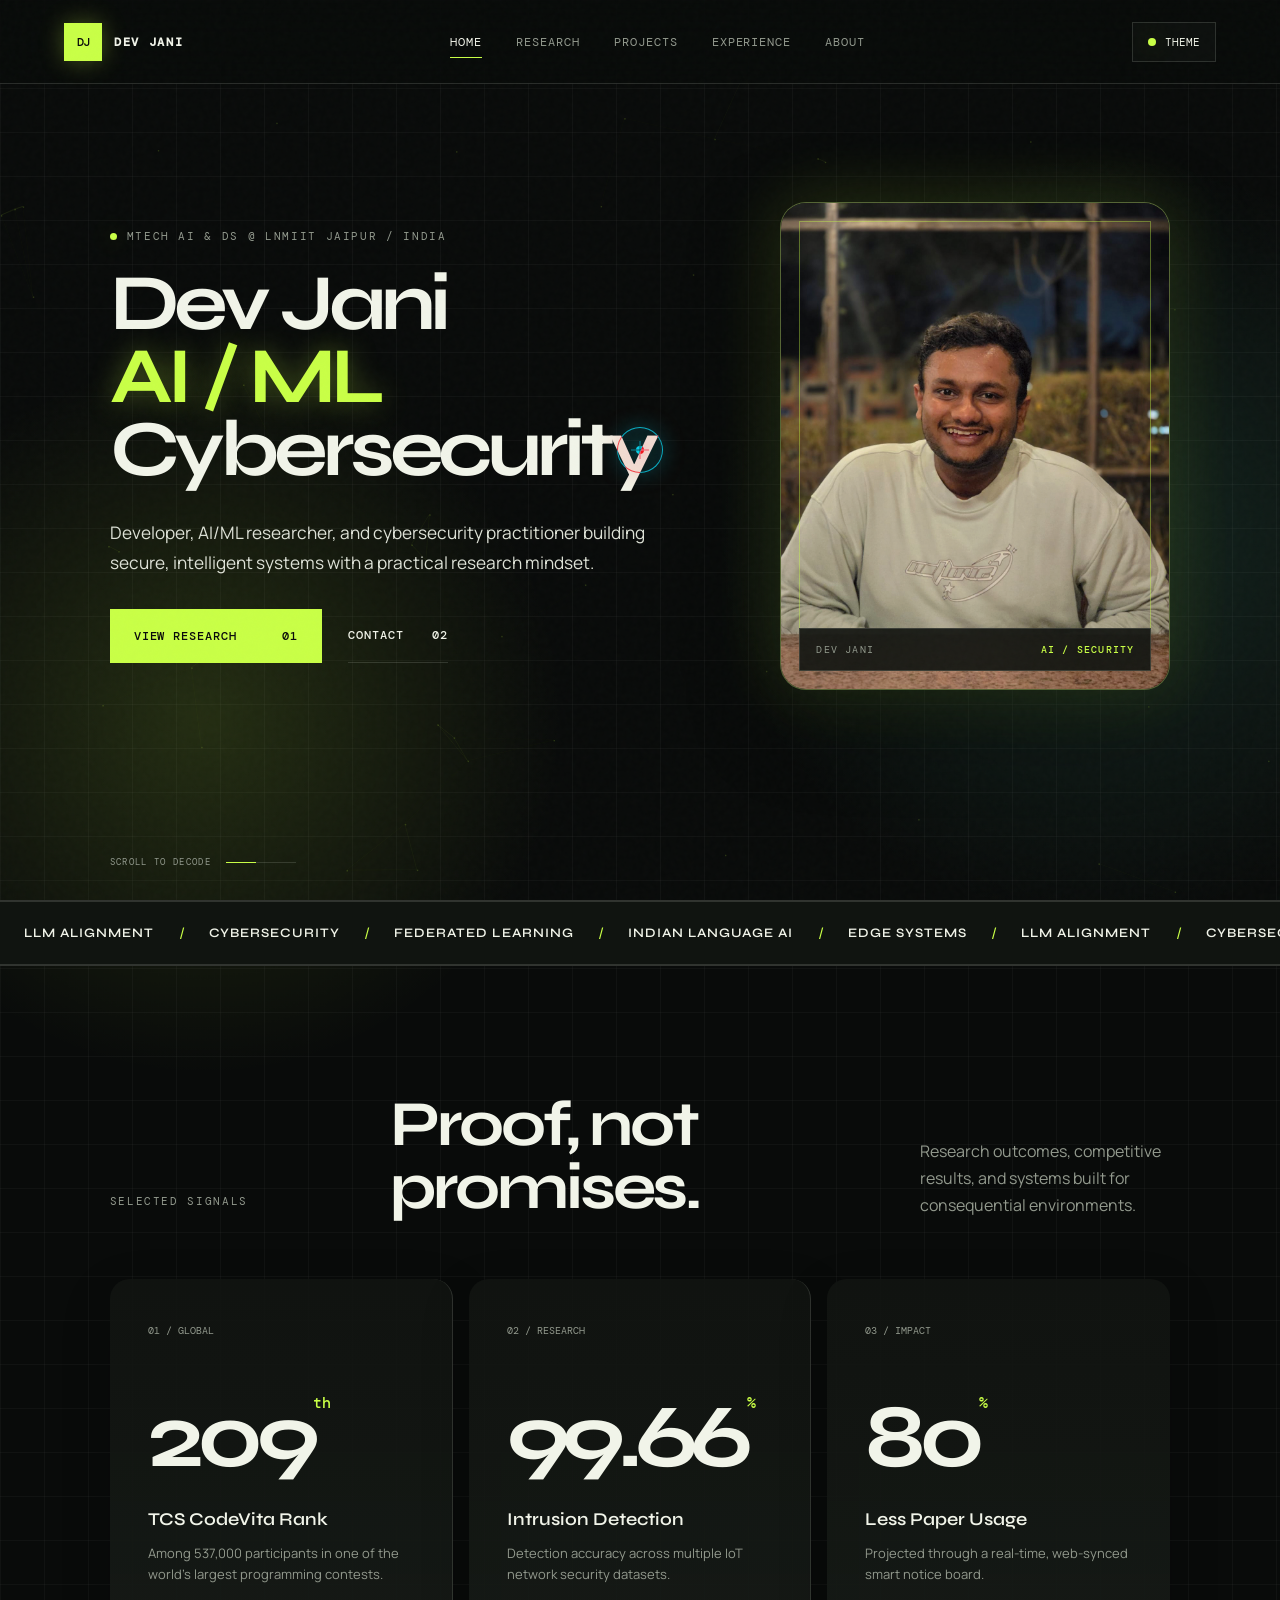
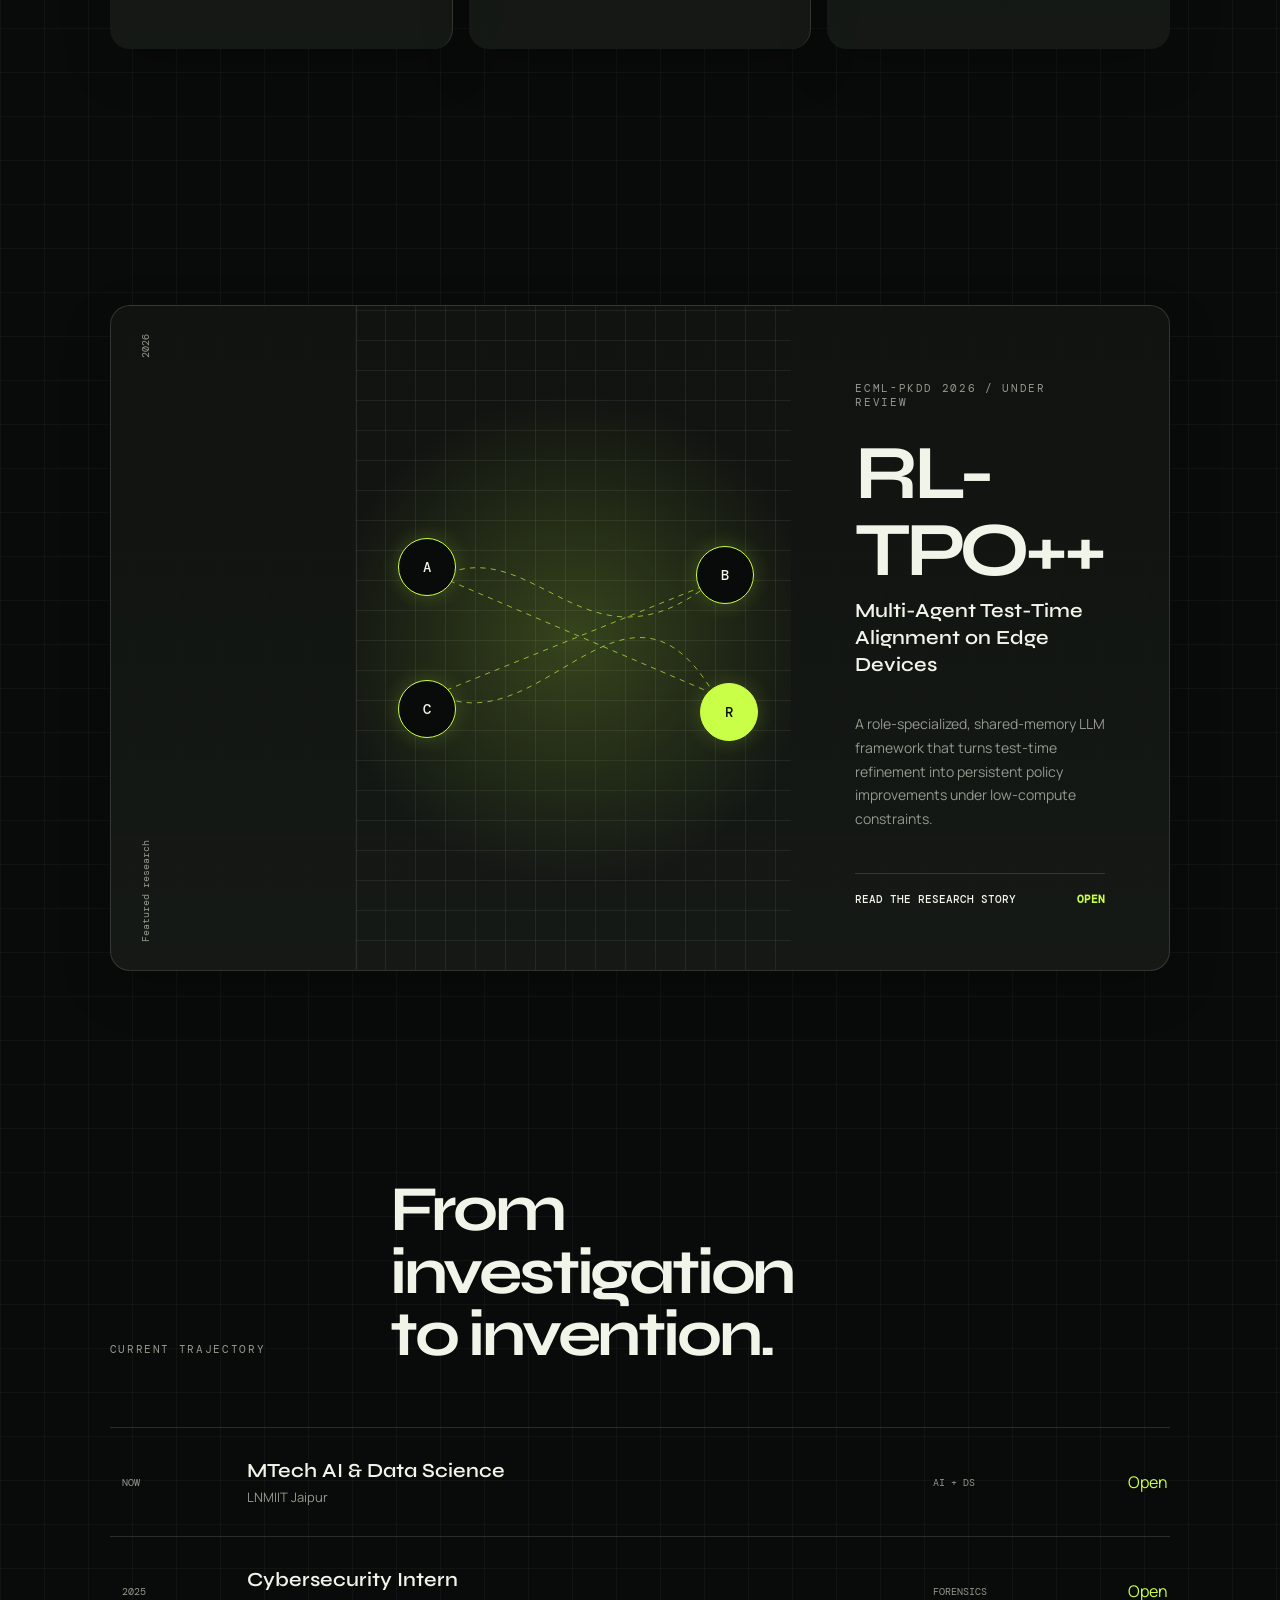
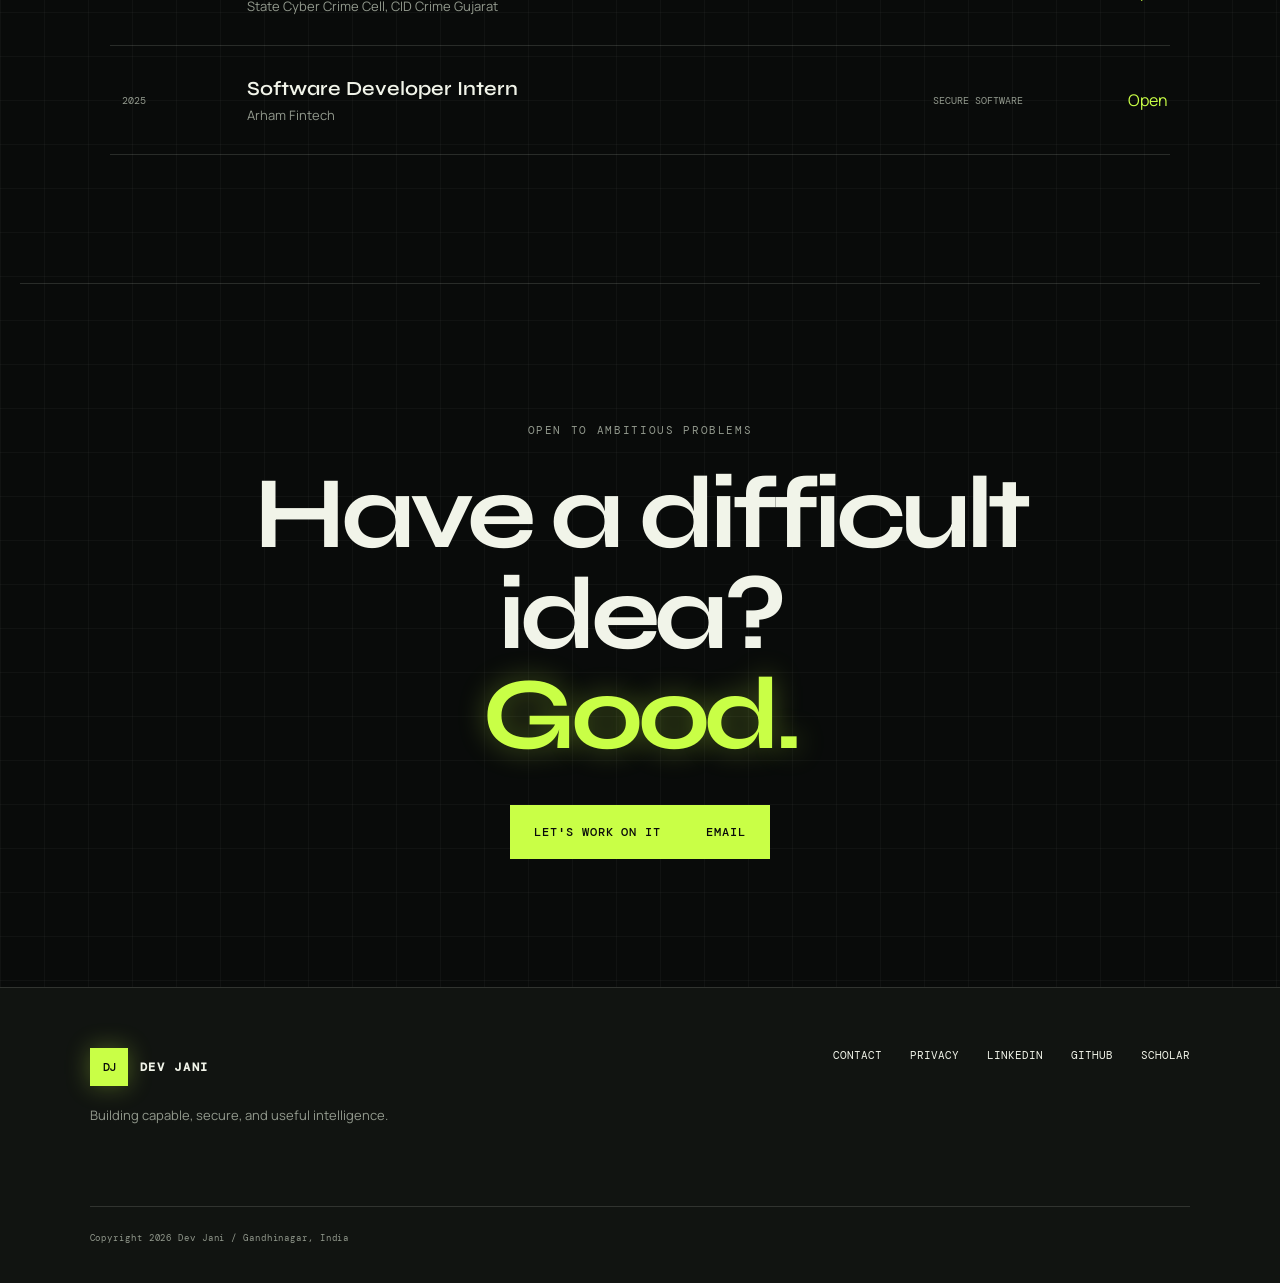
==== commit 3373d286: "Add files via upload" ====
--- a/index.html
+++ b/index.html
@@ -1,10 +1,26 @@
-<!doctype html>
+﻿<!doctype html>
 <html lang="en">
 <head>
   <meta charset="UTF-8">
   <meta name="viewport" content="width=device-width, initial-scale=1.0">
-  <meta name="description" content="Dev Jani — AI researcher, cybersecurity practitioner, and software engineer building intelligent systems for the real world.">
-  <title>Dev Jani — AI Researcher & Engineer</title>
+  <meta name="description" content="Dev Jani - AI researcher, cybersecurity practitioner, and software engineer building intelligent systems for the real world.">
+  <title>Dev Jani - AI Researcher & Engineer</title>
+  <link rel="canonical" href="https://d-ev-portfolio.vercel.app/">
+  <meta property="og:type" content="website">
+  <meta property="og:title" content="Dev Jani — AI Researcher & Engineer">
+  <meta property="og:description" content="AI researcher, cybersecurity practitioner, and software engineer building intelligent systems for the real world.">
+  <meta property="og:url" content="https://d-ev-portfolio.vercel.app/">
+  <meta property="og:image" content="https://d-ev-portfolio.vercel.app/assets/images/dev-jani-portrait.jpeg">
+  <meta name="twitter:card" content="summary_large_image">
+  <script type="application/ld+json">
+  {
+    "@context": "https://schema.org",
+    "@graph": [
+      {"@type":"Person","@id":"https://d-ev-portfolio.vercel.app/#dev-jani","name":"Dev Jani","url":"https://d-ev-portfolio.vercel.app/","image":"https://d-ev-portfolio.vercel.app/assets/images/dev-jani-portrait.jpeg","jobTitle":"AI Researcher and Software Engineer","description":"AI researcher, cybersecurity practitioner, and software engineer building secure, intelligent systems.","email":"dev.j.jani2004@gmail.com","telephone":"+91-91733-68237","address":{"@type":"PostalAddress","addressLocality":"Gandhinagar","addressRegion":"Gujarat","addressCountry":"IN"},"sameAs":["https://www.linkedin.com/in/devjani/","https://github.com/DevJani1454","https://scholar.google.com/citations?user=0_4gJzQAAAAJ&hl=en"]},
+      {"@type":"Organization","@id":"https://d-ev-portfolio.vercel.app/#organization","name":"Dev Jani Portfolio","url":"https://d-ev-portfolio.vercel.app/","email":"dev.j.jani2004@gmail.com","telephone":"+91-91733-68237","address":{"@type":"PostalAddress","addressLocality":"Gandhinagar","addressRegion":"Gujarat","addressCountry":"IN"},"contactPoint":{"@type":"ContactPoint","email":"dev.j.jani2004@gmail.com","telephone":"+91-91733-68237","contactType":"professional inquiries","availableLanguage":["English","Gujarati","Hindi"]}}
+    ]
+  }
+  </script>
   <link rel="preconnect" href="https://fonts.googleapis.com">
   <link rel="preconnect" href="https://fonts.gstatic.com" crossorigin>
   <link href="https://fonts.googleapis.com/css2?family=DM+Mono:wght@300;400;500&family=Manrope:wght@400;500;600;700&family=Syne:wght@600;700;800&display=swap" rel="stylesheet">
@@ -13,6 +29,7 @@
 <body data-page="home">
   <canvas id="field" aria-hidden="true"></canvas>
   <div class="noise" aria-hidden="true"></div>
+
   <header class="site-header">
     <a class="brand" href="index.html" aria-label="Dev Jani, home"><span>DJ</span><b>DEV JANI</b></a>
     <nav class="desktop-nav" aria-label="Primary navigation">
@@ -27,6 +44,7 @@
       <button class="menu-trigger" type="button" aria-label="Open menu"><span></span><span></span></button>
     </div>
   </header>
+
   <aside class="mobile-menu" aria-hidden="true">
     <nav>
       <a href="index.html">Home <sup>01</sup></a>
@@ -36,32 +54,35 @@
       <a href="about.html">About <sup>05</sup></a>
     </nav>
   </aside>
+
   <main>
     <section class="hero section">
       <div class="hero-copy">
-        <div class="eyebrow reveal"><span class="status-dot"></span> Research Assistant @ DAU · India</div>
-        <h1 class="hero-title reveal">I build intelligence<br>that works <em>outside</em><br>the lab.</h1>
-        <p class="hero-intro reveal">AI researcher, cybersecurity practitioner, and software engineer working across edge LLMs, federated learning, speech technology, and secure systems.</p>
+        <div class="eyebrow reveal"><span class="status-dot"></span> MTech AI &amp; DS @ LNMIIT Jaipur / India</div>
+        <h1 class="hero-title reveal">Dev Jani<br><em>AI / ML</em><br>Cybersecurity</h1>
+        <p class="hero-intro reveal">Developer, AI/ML researcher, and cybersecurity practitioner building secure, intelligent systems with a practical research mindset.</p>
         <div class="hero-actions reveal">
-          <a class="button primary magnetic" href="research.html">Explore research <span>↗</span></a>
-          <a class="button text-button" href="mailto:dev.j.jani2004@gmail.com">Start a conversation <span>→</span></a>
+          <a class="button primary magnetic" href="research.html">View research <span>01</span></a>
+          <a class="button text-button" href="mailto:dev.j.jani2004@gmail.com">Contact <span>02</span></a>
         </div>
       </div>
+
       <figure class="hero-portrait reveal" aria-label="Portrait of Dev Jani">
         <img src="assets/images/dev-jani-portrait.jpeg" alt="Dev Jani smiling at a table" loading="eager">
         <figcaption>
           <span>DEV JANI</span>
-          <b>AI × SECURITY</b>
+          <b>AI / SECURITY</b>
         </figcaption>
       </figure>
+
       <div class="scroll-cue">SCROLL TO DECODE <span></span></div>
     </section>
 
     <section class="signal-strip">
       <div class="marquee">
         <div class="marquee-inner">
-          <span>LLM ALIGNMENT</span><i>✦</i><span>CYBERSECURITY</span><i>✦</i><span>FEDERATED LEARNING</span><i>✦</i><span>INDIAN LANGUAGE AI</span><i>✦</i><span>EDGE SYSTEMS</span><i>✦</i>
-          <span>LLM ALIGNMENT</span><i>✦</i><span>CYBERSECURITY</span><i>✦</i><span>FEDERATED LEARNING</span><i>✦</i><span>INDIAN LANGUAGE AI</span><i>✦</i><span>EDGE SYSTEMS</span><i>✦</i>
+          <span>LLM ALIGNMENT</span><i>/</i><span>CYBERSECURITY</span><i>/</i><span>FEDERATED LEARNING</span><i>/</i><span>INDIAN LANGUAGE AI</span><i>/</i><span>EDGE SYSTEMS</span><i>/</i>
+          <span>LLM ALIGNMENT</span><i>/</i><span>CYBERSECURITY</span><i>/</i><span>FEDERATED LEARNING</span><i>/</i><span>INDIAN LANGUAGE AI</span><i>/</i><span>EDGE SYSTEMS</span><i>/</i>
         </div>
       </div>
     </section>
@@ -104,11 +125,11 @@
           </div>
         </div>
         <div class="feature-copy">
-          <p class="kicker">ECML-PKDD 2026 · Under review</p>
+          <p class="kicker">ECML-PKDD 2026 / Under review</p>
           <h2>RL-TPO++</h2>
           <h3>Multi-Agent Test-Time Alignment on Edge Devices</h3>
           <p>A role-specialized, shared-memory LLM framework that turns test-time refinement into persistent policy improvements under low-compute constraints.</p>
-          <span class="link-arrow">Read the research story <b>↗</b></span>
+          <span class="link-arrow">Read the research story <b>Open</b></span>
         </div>
       </a>
     </section>
@@ -119,20 +140,20 @@
         <h2>From investigation<br>to invention.</h2>
       </div>
       <div class="path-list">
-        <a class="path-row reveal" href="experience.html">
+        <a class="path-row reveal" href="about.html">
           <span class="path-year">NOW</span>
-          <div><h3>Research Assistant</h3><p>Dhirubhai Ambani University · BHASHINI</p></div>
-          <span class="path-tag">LANGUAGE AI</span><b>↗</b>
+          <div><h3>MTech AI &amp; Data Science</h3><p>LNMIIT Jaipur</p></div>
+          <span class="path-tag">AI + DS</span><b>Open</b>
         </a>
         <a class="path-row reveal" href="experience.html">
           <span class="path-year">2025</span>
           <div><h3>Cybersecurity Intern</h3><p>State Cyber Crime Cell, CID Crime Gujarat</p></div>
-          <span class="path-tag">FORENSICS</span><b>↗</b>
+          <span class="path-tag">FORENSICS</span><b>Open</b>
         </a>
         <a class="path-row reveal" href="experience.html">
           <span class="path-year">2025</span>
           <div><h3>Software Developer Intern</h3><p>Arham Fintech</p></div>
-          <span class="path-tag">SECURE SOFTWARE</span><b>↗</b>
+          <span class="path-tag">SECURE SOFTWARE</span><b>Open</b>
         </a>
       </div>
     </section>
@@ -140,14 +161,16 @@
     <section class="section contact-cta reveal">
       <p class="kicker">Open to ambitious problems</p>
       <h2>Have a difficult idea?<br><em>Good.</em></h2>
-      <a class="button primary magnetic" href="mailto:dev.j.jani2004@gmail.com">Let's work on it <span>↗</span></a>
+      <a class="button primary magnetic" href="mailto:dev.j.jani2004@gmail.com">Let's work on it <span>Email</span></a>
     </section>
   </main>
+
   <footer class="site-footer">
     <div><a class="brand" href="index.html"><span>DJ</span><b>DEV JANI</b></a><p>Building capable, secure, and useful intelligence.</p></div>
-    <div class="footer-links"><a href="https://www.linkedin.com/in/devjani/" target="_blank" rel="noreferrer">LinkedIn ↗</a><a href="https://github.com/DevJani1454" target="_blank" rel="noreferrer">GitHub ↗</a><a href="https://scholar.google.com/citations?user=0_4gJzQAAAAJ&hl=en" target="_blank" rel="noreferrer">Scholar ↗</a></div>
-    <p class="copyright">© <span data-year></span> Dev Jani · Gandhinagar, India</p>
+    <div class="footer-links"><a href="contact.html">Contact</a><a href="privacy.html">Privacy</a><a href="https://www.linkedin.com/in/devjani/" target="_blank" rel="noreferrer">LinkedIn</a><a href="https://github.com/DevJani1454" target="_blank" rel="noreferrer">GitHub</a><a href="https://scholar.google.com/citations?user=0_4gJzQAAAAJ&hl=en" target="_blank" rel="noreferrer">Scholar</a></div>
+    <p class="copyright">Copyright <span data-year></span> Dev Jani / Gandhinagar, India</p>
   </footer>
+
   <div class="theme-panel" aria-hidden="true">
     <p>Choose your atmosphere</p>
     <button data-theme-value="noir" data-label="Noir Signal" aria-label="Use Noir Signal theme"><span></span>Noir Signal</button>
@@ -157,8 +180,9 @@
     <button data-theme-value="airforce" data-label="Air Command" aria-label="Use Air Command theme"><span></span>Air Command</button>
     <button data-theme-value="quantum" data-label="Quantum Bloom" aria-label="Use Quantum Bloom theme"><span></span>Quantum Bloom</button>
   </div>
+
   <div class="cursor-dot" aria-hidden="true"></div><div class="cursor-ring" aria-hidden="true"></div>
   <div class="page-transition" aria-hidden="true"><span>DEV / JANI</span></div>
   <script src="assets/app.js"></script>
 </body>
-</html>
+</html>
--- a/assets/styles.css
+++ b/assets/styles.css
@@ -1,4 +1,4 @@
-:root {
+﻿:root {
   --bg: #090b0a; --surface: #111411; --surface-2: #171b17; --text: #f1f4e9;
   --muted: #92998d; --accent: #c9ff46; --accent-2: #73ffd0; --line: rgba(241,244,233,.14);
   --glow: rgba(201,255,70,.2); --display: "Syne", sans-serif; --body: "Manrope", sans-serif; --mono: "DM Mono", monospace;
@@ -118,7 +118,7 @@
 .skills-grid { display:grid; grid-template-columns:repeat(3,1fr); border:1px solid var(--line) }.skill-block { padding:35px; min-height:230px; border-right:1px solid var(--line); border-bottom:1px solid var(--line); background:var(--surface) }.skill-block:nth-child(3n){border-right:0}.skill-block:nth-last-child(-n+3){border-bottom:0}.skill-block>span { color:var(--accent); font:400 9px var(--mono) }.skill-block h3 { font:600 22px var(--display); margin:35px 0 14px }.skill-block p { color:var(--muted); font-size:13px; line-height:1.8 }
 .award-list { border-top:1px solid var(--line) }.award-list p { display:flex; justify-content:space-between; gap:30px; padding:25px 5px; border-bottom:1px solid var(--line); margin:0 }.award-list span { color:var(--muted) }.award-list b { font:600 16px var(--display) }
 .contact-card { display:grid; grid-template-columns:1fr 1fr; gap:90px; background:var(--accent); color:var(--bg); max-width:none; padding-inline:max(7vw,calc((100vw - 1440px)/2 + 7vw)) }.contact-card h2 { font:700 clamp(45px,5vw,76px)/1 var(--display); letter-spacing:-.05em; margin:18px 0 }.contact-card .kicker,.contact-card>div>p:last-child { color:color-mix(in srgb,var(--bg) 65%,transparent) }.contact-links { display:flex; flex-direction:column; justify-content:center }.contact-links a { display:flex; justify-content:space-between; padding:24px 0; border-bottom:1px solid color-mix(in srgb,var(--bg) 25%,transparent); font:500 13px var(--mono) }
-.theme-panel { position:fixed; top:74px; right:5vw; width:190px; padding:14px; background:color-mix(in srgb,var(--surface) 90%,transparent); backdrop-filter:blur(20px); border:1px solid var(--line); border-radius:14px; z-index:30; opacity:0; visibility:hidden; transform:translateY(-8px) scale(.96); transform-origin:top right; transition:.22s; box-shadow:0 20px 60px rgba(0,0,0,.28); display:grid; grid-template-columns:repeat(3,1fr); gap:9px }.theme-panel.open { opacity:1; visibility:visible; transform:none }.theme-panel p { grid-column:1/-1; font:500 9px var(--mono); color:var(--muted); text-transform:uppercase; letter-spacing:.14em; margin:0 0 3px }.theme-panel button { position:relative; width:100%; aspect-ratio:1; padding:0; border:1px solid var(--line); border-radius:10px; background:var(--surface-2); display:grid; place-items:center; cursor:pointer; font-size:0; transition:transform .2s,border-color .2s,box-shadow .2s }.theme-panel button:hover { transform:translateY(-3px); border-color:var(--text) }.theme-panel button:after { content:attr(data-label); position:absolute; bottom:calc(100% + 8px); left:50%; translate:-50% 4px; width:max-content; max-width:150px; padding:6px 8px; border-radius:5px; color:var(--bg); background:var(--text); font:500 9px var(--mono); opacity:0; visibility:hidden; transition:.18s; pointer-events:none }.theme-panel button:hover:after,.theme-panel button:focus-visible:after { opacity:1; visibility:visible; translate:-50% 0 }.theme-panel button.active { border-color:var(--accent); box-shadow:0 0 0 2px var(--bg),0 0 0 3px var(--accent) }.theme-panel button.active:before { content:"✓"; position:absolute; right:3px; top:2px; color:var(--text); font:700 10px var(--mono) }.theme-panel button span { width:25px; height:25px; border-radius:50%; background:#c9ff46; box-shadow:inset 0 0 0 5px #10140c }.theme-panel button[data-theme-value="paper"] span { background:#ec5b2a;box-shadow:inset 0 0 0 5px #f7f5ed }.theme-panel button[data-theme-value="cobalt"] span { background:#55d8ff;box-shadow:inset 0 0 0 5px #0d1c36 }
+.theme-panel { position:fixed; top:74px; right:5vw; width:190px; padding:14px; background:color-mix(in srgb,var(--surface) 90%,transparent); backdrop-filter:blur(20px); border:1px solid var(--line); border-radius:14px; z-index:30; opacity:0; visibility:hidden; transform:translateY(-8px) scale(.96); transform-origin:top right; transition:.22s; box-shadow:0 20px 60px rgba(0,0,0,.28); display:grid; grid-template-columns:repeat(3,1fr); gap:9px }.theme-panel.open { opacity:1; visibility:visible; transform:none }.theme-panel p { grid-column:1/-1; font:500 9px var(--mono); color:var(--muted); text-transform:uppercase; letter-spacing:.14em; margin:0 0 3px }.theme-panel button { position:relative; width:100%; aspect-ratio:1; padding:0; border:1px solid var(--line); border-radius:10px; background:var(--surface-2); display:grid; place-items:center; cursor:pointer; font-size:0; transition:transform .2s,border-color .2s,box-shadow .2s }.theme-panel button:hover { transform:translateY(-3px); border-color:var(--text) }.theme-panel button:after { content:attr(data-label); position:absolute; bottom:calc(100% + 8px); left:50%; translate:-50% 4px; width:max-content; max-width:150px; padding:6px 8px; border-radius:5px; color:var(--bg); background:var(--text); font:500 9px var(--mono); opacity:0; visibility:hidden; transition:.18s; pointer-events:none }.theme-panel button:hover:after,.theme-panel button:focus-visible:after { opacity:1; visibility:visible; translate:-50% 0 }.theme-panel button.active { border-color:var(--accent); box-shadow:0 0 0 2px var(--bg),0 0 0 3px var(--accent) }.theme-panel button.active:before { content:""; position:absolute; right:3px; top:2px; color:var(--text); font:700 10px var(--mono) }.theme-panel button span { width:25px; height:25px; border-radius:50%; background:#c9ff46; box-shadow:inset 0 0 0 5px #10140c }.theme-panel button[data-theme-value="paper"] span { background:#ec5b2a;box-shadow:inset 0 0 0 5px #f7f5ed }.theme-panel button[data-theme-value="cobalt"] span { background:#55d8ff;box-shadow:inset 0 0 0 5px #0d1c36 }
 .theme-panel button[data-theme-value="cyber"] span { background:#00ff66;box-shadow:inset 0 0 0 5px #010604,0 0 9px #00ff66 }.theme-panel button[data-theme-value="airforce"] span { background:#ffb000;box-shadow:inset 0 0 0 5px #163248 }.theme-panel button[data-theme-value="quantum"] span { background:linear-gradient(135deg,#ff71ce,#70f6ff);box-shadow:inset 0 0 0 4px #1a1029,0 0 10px #ff71ce }
 html[data-theme="cyber"] .site-header,html[data-theme="cyber"] .theme-panel { border-color:rgba(0,255,102,.35);box-shadow:0 0 25px rgba(0,255,102,.08) }
 html[data-theme="cyber"] .hero-title,html[data-theme="cyber"] .page-hero h1 { text-shadow:2px 0 0 rgba(255,0,80,.35),-2px 0 0 rgba(0,180,255,.3) }
@@ -151,4 +151,216 @@
   .project-grid{grid-template-columns:1fr}.project-card,.project-wide{grid-column:1;min-height:auto}.project-art{min-height:300px}.project-minimal{grid-template-columns:1fr}.big-index{font-size:150px}.github-cta{align-items:flex-start;flex-direction:column;gap:35px}
   .timeline-item{grid-template-columns:1fr;gap:20px;padding:45px 0}.timeline-line,.timeline-date i{display:none}.timeline-body h2{font-size:38px}.leadership-block{gap:45px}.manifesto-grid{gap:30px}.manifesto-visual{min-height:400px}.about-portrait figcaption{left:22px;right:22px;bottom:22px}.skills-grid{grid-template-columns:1fr}.skill-block,.skill-block:nth-child(3n),.skill-block:nth-child(2n),.skill-block:nth-last-child(-n+2){border-right:0;border-bottom:1px solid var(--line)}.skill-block:last-child{border-bottom:0}.award-list p{flex-direction:column;gap:10px}.contact-card{gap:40px}.cursor-dot,.cursor-ring{display:none}
 }
-@media (prefers-reduced-motion:reduce){*,*:before,*:after{animation-duration:.01ms!important;animation-iteration-count:1!important;scroll-behavior:auto!important}.reveal{opacity:1;transform:none}}
+@media (prefers-reduced-motion:reduce){*,*:before,*:after{animation-duration:.01ms!important;animation-iteration-count:1!important;scroll-behavior:auto!important}.reveal{opacity:1;transform:none}}
+
+/* Gentle enhancement restore - scoped to homepage only. */
+body[data-page="home"] {
+  background:
+    radial-gradient(circle at 16% 16%, color-mix(in srgb, var(--accent) 14%, transparent), transparent 28vw),
+    radial-gradient(circle at 86% 12%, color-mix(in srgb, var(--accent-2) 12%, transparent), transparent 30vw),
+    linear-gradient(rgba(255, 255, 255, 0.032) 1px, transparent 1px),
+    linear-gradient(90deg, rgba(255, 255, 255, 0.032) 1px, transparent 1px),
+    var(--bg) !important;
+  background-size: auto, auto, 44px 44px, 44px 44px, auto !important;
+}
+
+body[data-page="home"] .site-header {
+  background: color-mix(in srgb, var(--bg) 82%, transparent) !important;
+  border-bottom: 1px solid var(--line) !important;
+  backdrop-filter: blur(22px) saturate(150%) !important;
+}
+
+body[data-page="home"] .brand span,
+body[data-page="home"] .theme-trigger i,
+body[data-page="home"] .status-dot {
+  box-shadow: 0 0 24px color-mix(in srgb, var(--accent) 30%, transparent) !important;
+}
+
+body[data-page="home"] .section {
+  width: min(1240px, 100%) !important;
+}
+
+body[data-page="home"] .hero {
+  grid-template-columns: minmax(0, 1fr) minmax(300px, 390px) !important;
+  gap: clamp(32px, 6vw, 78px) !important;
+  overflow: hidden !important;
+  align-items: center !important;
+}
+
+body[data-page="home"] .hero-copy {
+  min-width: 0 !important;
+}
+
+body[data-page="home"] .hero-title {
+  font-size: clamp(44px, 6.2vw, 92px) !important;
+  line-height: 0.92 !important;
+  overflow-wrap: anywhere !important;
+  max-width: 100% !important;
+}
+
+body[data-page="home"] .hero-title em,
+body[data-page="home"] .contact-cta em {
+  color: var(--accent) !important;
+  text-shadow: 0 0 28px color-mix(in srgb, var(--accent) 34%, transparent) !important;
+}
+
+body[data-page="home"] .hero-intro {
+  max-width: 720px !important;
+  color: color-mix(in srgb, var(--text) 80%, var(--muted)) !important;
+}
+
+body[data-page="home"] .hero-portrait {
+  width: 100% !important;
+  max-width: 390px !important;
+  border-radius: 26px !important;
+  border: 1px solid color-mix(in srgb, var(--accent) 24%, var(--line)) !important;
+  box-shadow: 0 28px 90px rgba(0, 0, 0, 0.34), 0 0 70px color-mix(in srgb, var(--accent) 18%, transparent) !important;
+  overflow: hidden !important;
+}
+
+body[data-page="home"] .hero-portrait img {
+  filter: saturate(1.08) contrast(1.03) !important;
+}
+
+body[data-page="home"] .hero-portrait figcaption,
+body[data-page="home"] .theme-panel,
+body[data-page="home"] .mobile-menu {
+  background: color-mix(in srgb, var(--surface) 90%, transparent) !important;
+  border-color: var(--line) !important;
+}
+
+body[data-page="home"] .button,
+body[data-page="home"] .theme-panel button,
+body[data-page="home"] .path-row,
+body[data-page="home"] .metric-card,
+body[data-page="home"] .feature-card,
+body[data-page="home"] .contact-cta {
+  border-color: var(--line) !important;
+}
+
+body[data-page="home"] .metric-grid {
+  border: 0 !important;
+  gap: 16px !important;
+}
+
+body[data-page="home"] .metric-card,
+body[data-page="home"] .feature-card {
+  border-radius: 20px !important;
+  background: linear-gradient(180deg, color-mix(in srgb, var(--surface) 94%, transparent), color-mix(in srgb, var(--surface-2) 88%, transparent)) !important;
+  box-shadow: 0 18px 50px rgba(0, 0, 0, 0.2) !important;
+}
+
+body[data-page="home"] .metric-card:hover,
+body[data-page="home"] .feature-card:hover,
+body[data-page="home"] .path-row:hover {
+  border-color: color-mix(in srgb, var(--accent) 45%, var(--line)) !important;
+  box-shadow: 0 22px 70px rgba(0, 0, 0, 0.28), 0 0 44px color-mix(in srgb, var(--accent) 18%, transparent) !important;
+}
+
+body[data-page="home"] .marquee {
+  border-block: 1px solid var(--line) !important;
+  background: color-mix(in srgb, var(--surface) 76%, transparent) !important;
+}
+
+body[data-page="home"] .theme-panel {
+  box-shadow: 0 24px 80px rgba(0, 0, 0, 0.32) !important;
+}
+
+body[data-page="home"] .theme-panel button:hover {
+  background: color-mix(in srgb, var(--accent) 10%, transparent) !important;
+  color: var(--text) !important;
+}
+
+@media (max-width: 1000px) {
+  body[data-page="home"] .hero {
+    grid-template-columns: 1fr !important;
+  }
+
+  body[data-page="home"] .hero-portrait {
+    width: min(72vw, 390px) !important;
+    justify-self: start !important;
+    margin-top: 24px !important;
+  }
+}
+
+@media (max-width: 650px) {
+  body[data-page="home"] .hero-title {
+    font-size: clamp(46px, 14vw, 66px) !important;
+  }
+
+  body[data-page="home"] .hero-portrait {
+    width: 100% !important;
+  }
+
+  body[data-page="home"] .hero-actions {
+    align-items: stretch !important;
+  }
+}
+
+
+/* TechDefence-inspired cursor system */
+@media (pointer:fine) {
+  body { cursor:none; }
+  a,button,.tilt,.magnetic,.theme-panel button,.path-row,.feature-card,.project-card,input,textarea,select,label { cursor:none; }
+  .cursor-dot,.cursor-ring {
+    position:fixed;
+    top:0;
+    left:0;
+    pointer-events:none;
+    z-index:1000;
+    border-radius:50%;
+    transform:translate3d(-50%,-50%,0);
+    will-change:transform,width,height,opacity,background,border-color;
+    mix-blend-mode:difference;
+  }
+  .cursor-dot {
+    width:8px;
+    height:8px;
+    background:#00e5ff;
+    box-shadow:0 0 16px #00e5ff,0 0 34px rgba(0,229,255,.42);
+    transition:width .18s ease,height .18s ease,opacity .18s ease,background .18s ease;
+  }
+  .cursor-ring {
+    width:46px;
+    height:46px;
+    border:1px solid rgba(0,229,255,.78);
+    background:rgba(0,229,255,.05);
+    box-shadow:0 0 24px rgba(0,229,255,.24),inset 0 0 18px rgba(0,229,255,.12);
+    transition:width .26s cubic-bezier(.2,.8,.2,1),height .26s cubic-bezier(.2,.8,.2,1),background .26s,border-color .26s,box-shadow .26s,opacity .2s,border-radius .26s;
+  }
+  .cursor-ring:before,.cursor-ring:after {
+    content:"";
+    position:absolute;
+    left:50%;
+    top:50%;
+    width:18px;
+    height:1px;
+    background:rgba(0,229,255,.86);
+    transform:translate(-50%,-50%);
+    opacity:.72;
+    transition:.22s;
+  }
+  .cursor-ring:after { width:1px; height:18px; }
+  .cursor-ring.hover {
+    width:78px;
+    height:78px;
+    background:rgba(0,229,255,.13);
+    border-color:#00e5ff;
+    box-shadow:0 0 34px rgba(0,229,255,.36),inset 0 0 28px rgba(0,229,255,.18);
+  }
+  .cursor-ring.hover:before { width:28px; }
+  .cursor-ring.hover:after { height:28px; }
+  .cursor-ring.press {
+    width:34px;
+    height:34px;
+    background:rgba(0,229,255,.26);
+  }
+  .cursor-ring.text {
+    width:18px;
+    height:58px;
+    border-radius:12px;
+    background:rgba(0,229,255,.12);
+  }
+  .cursor-ring.text:before,.cursor-ring.text:after { opacity:0; }
+  body.cursor-hidden .cursor-dot,body.cursor-hidden .cursor-ring { opacity:0; }
+}
